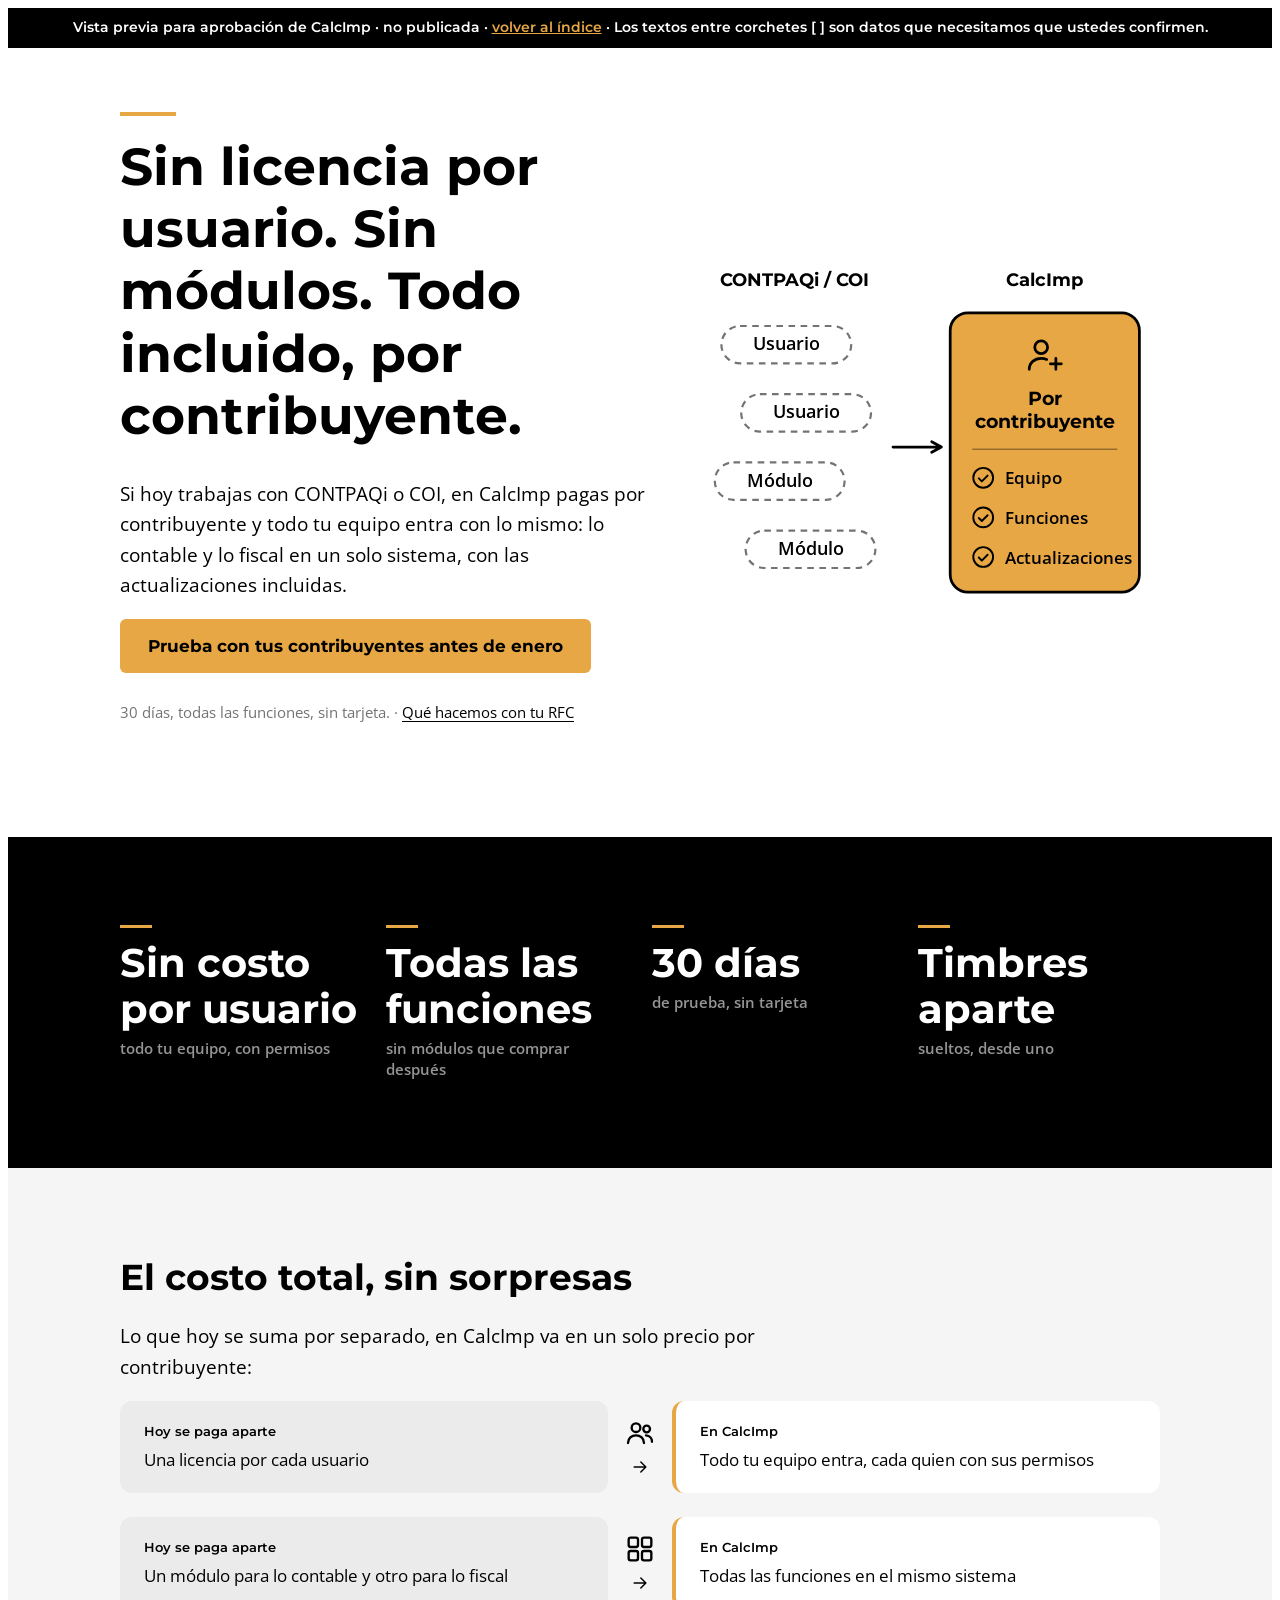
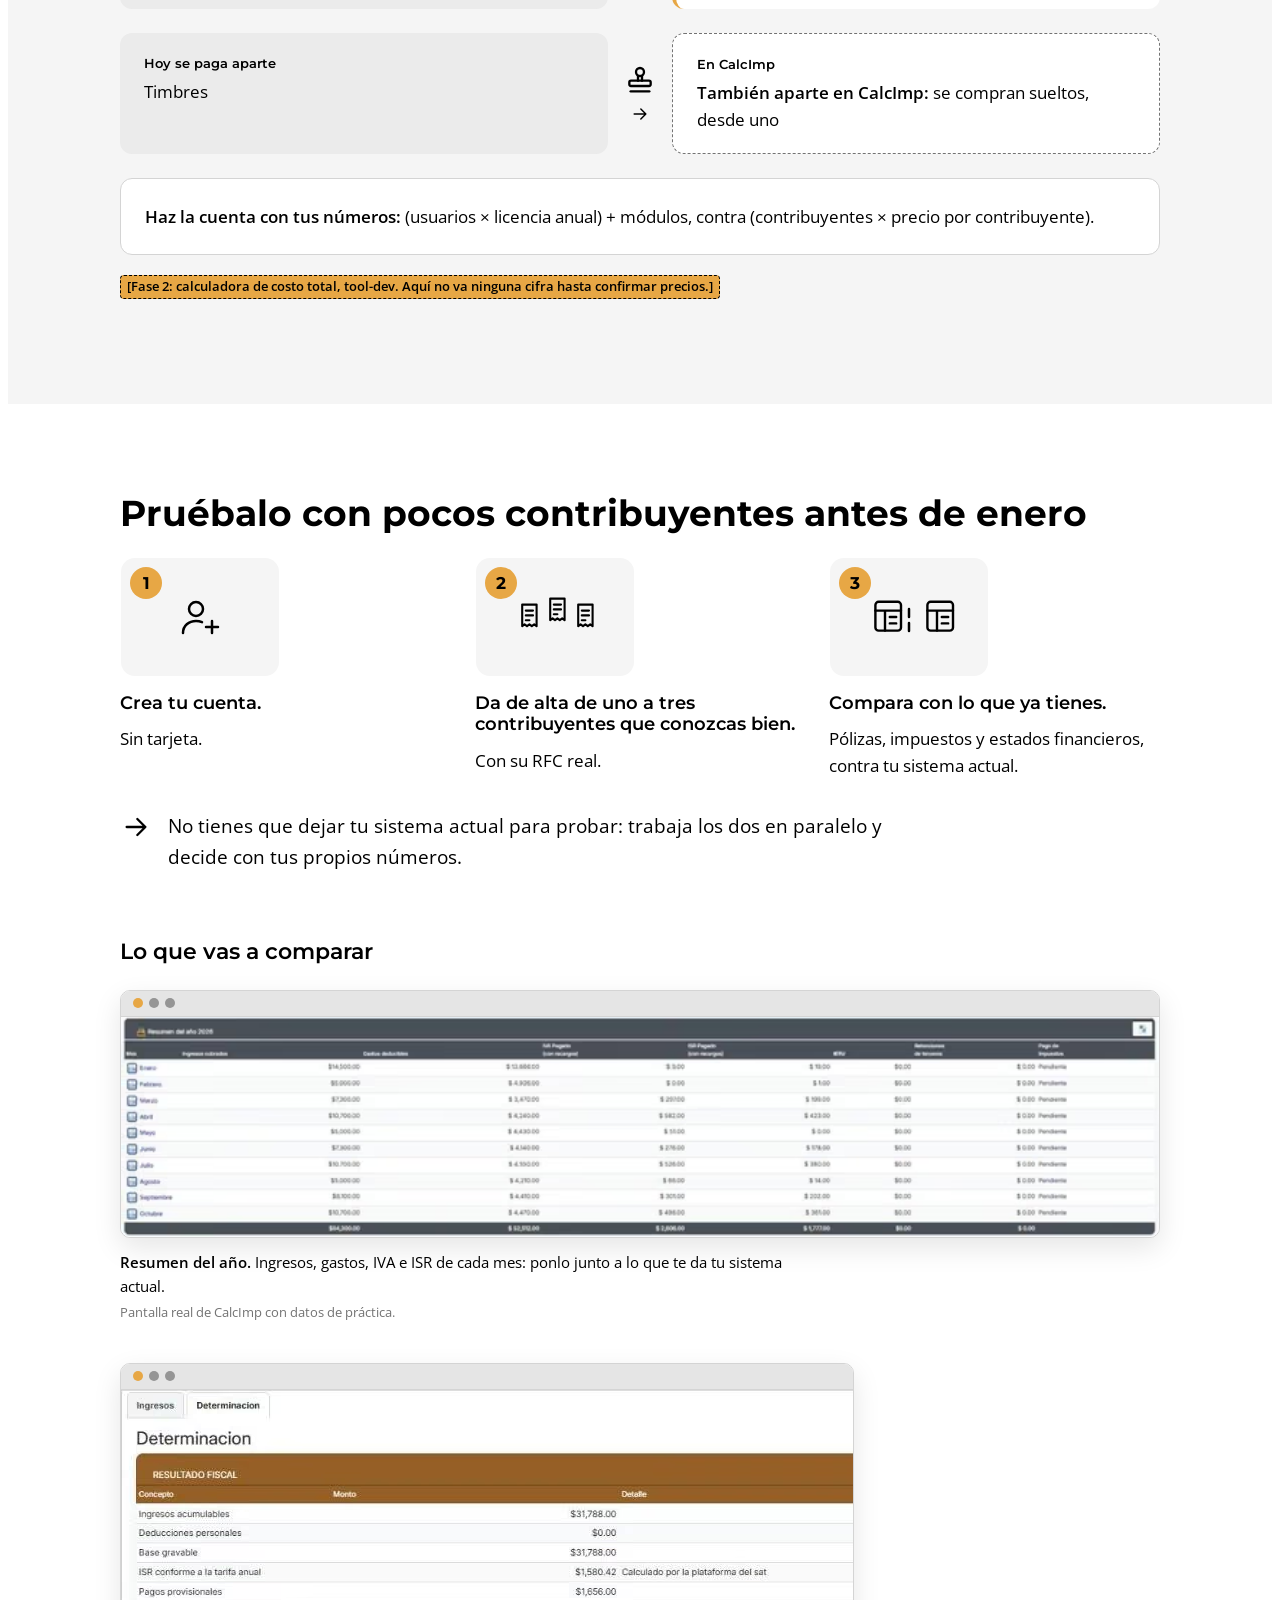
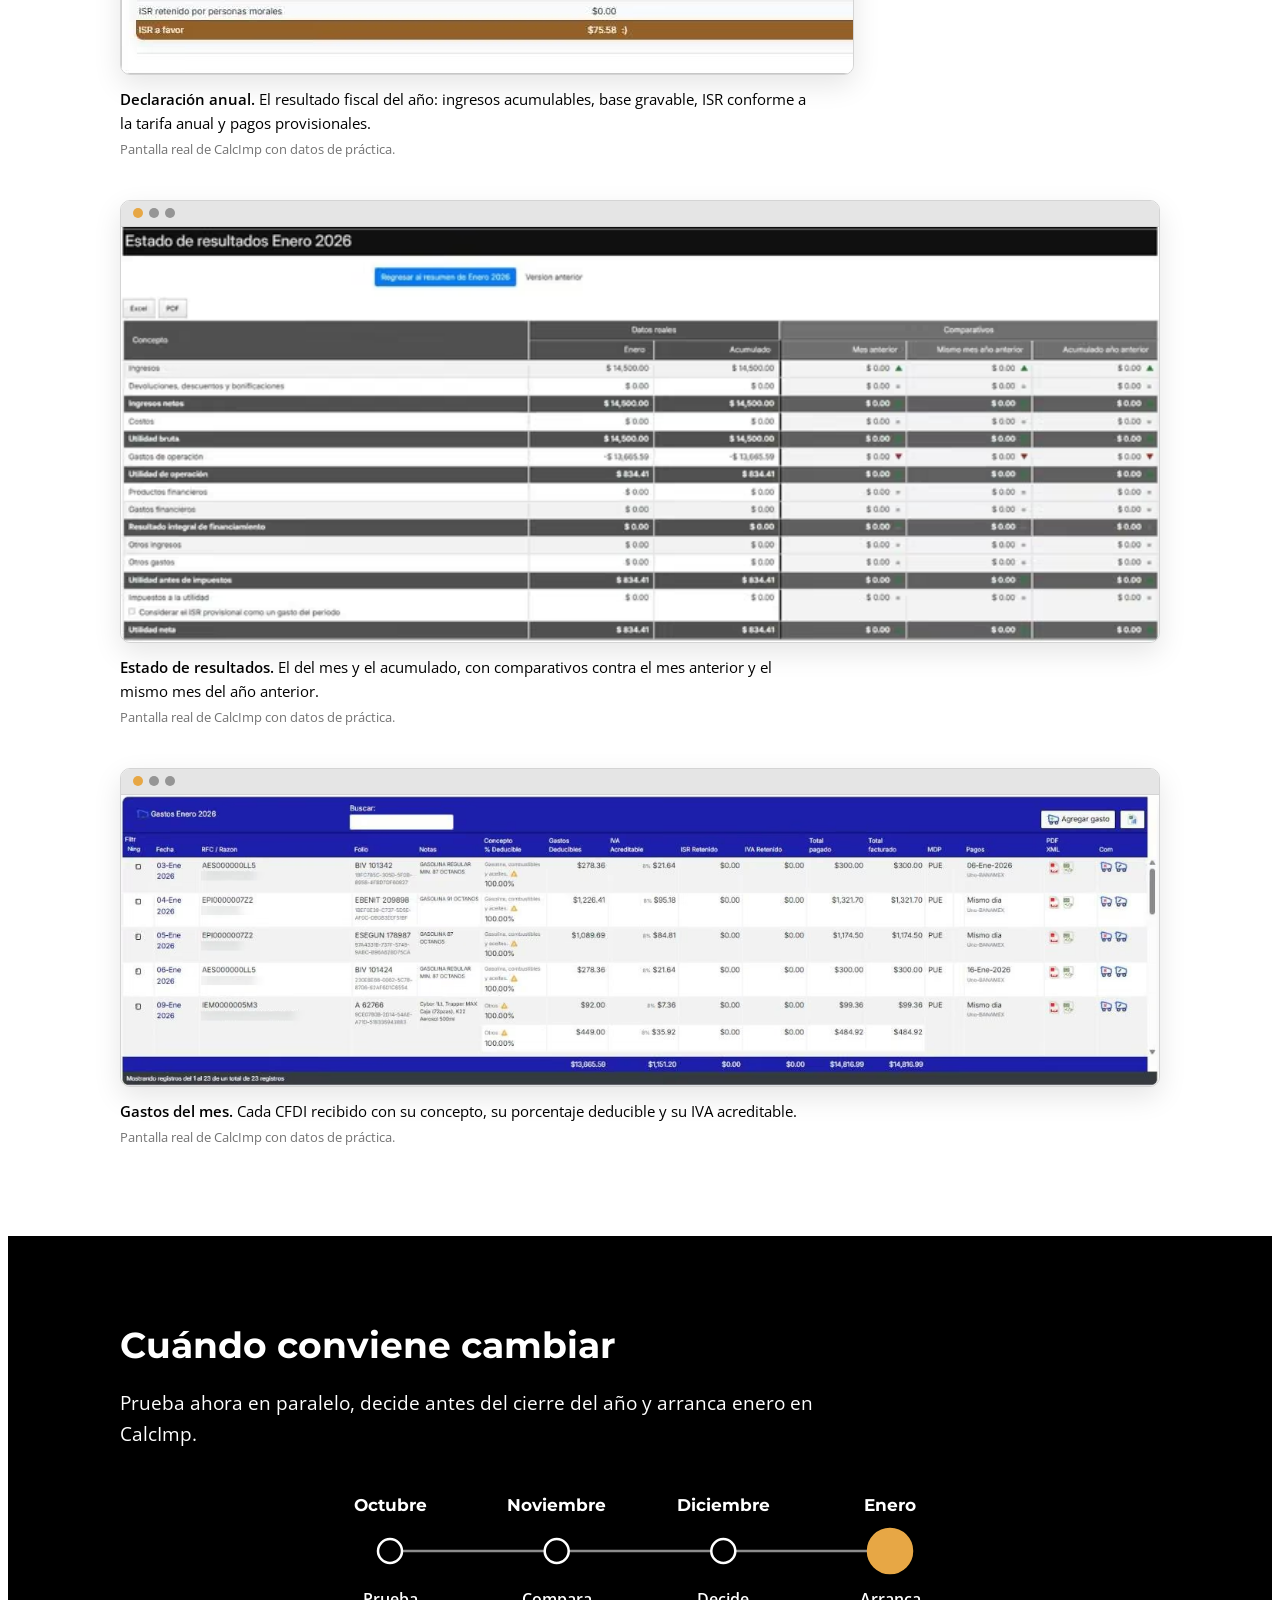
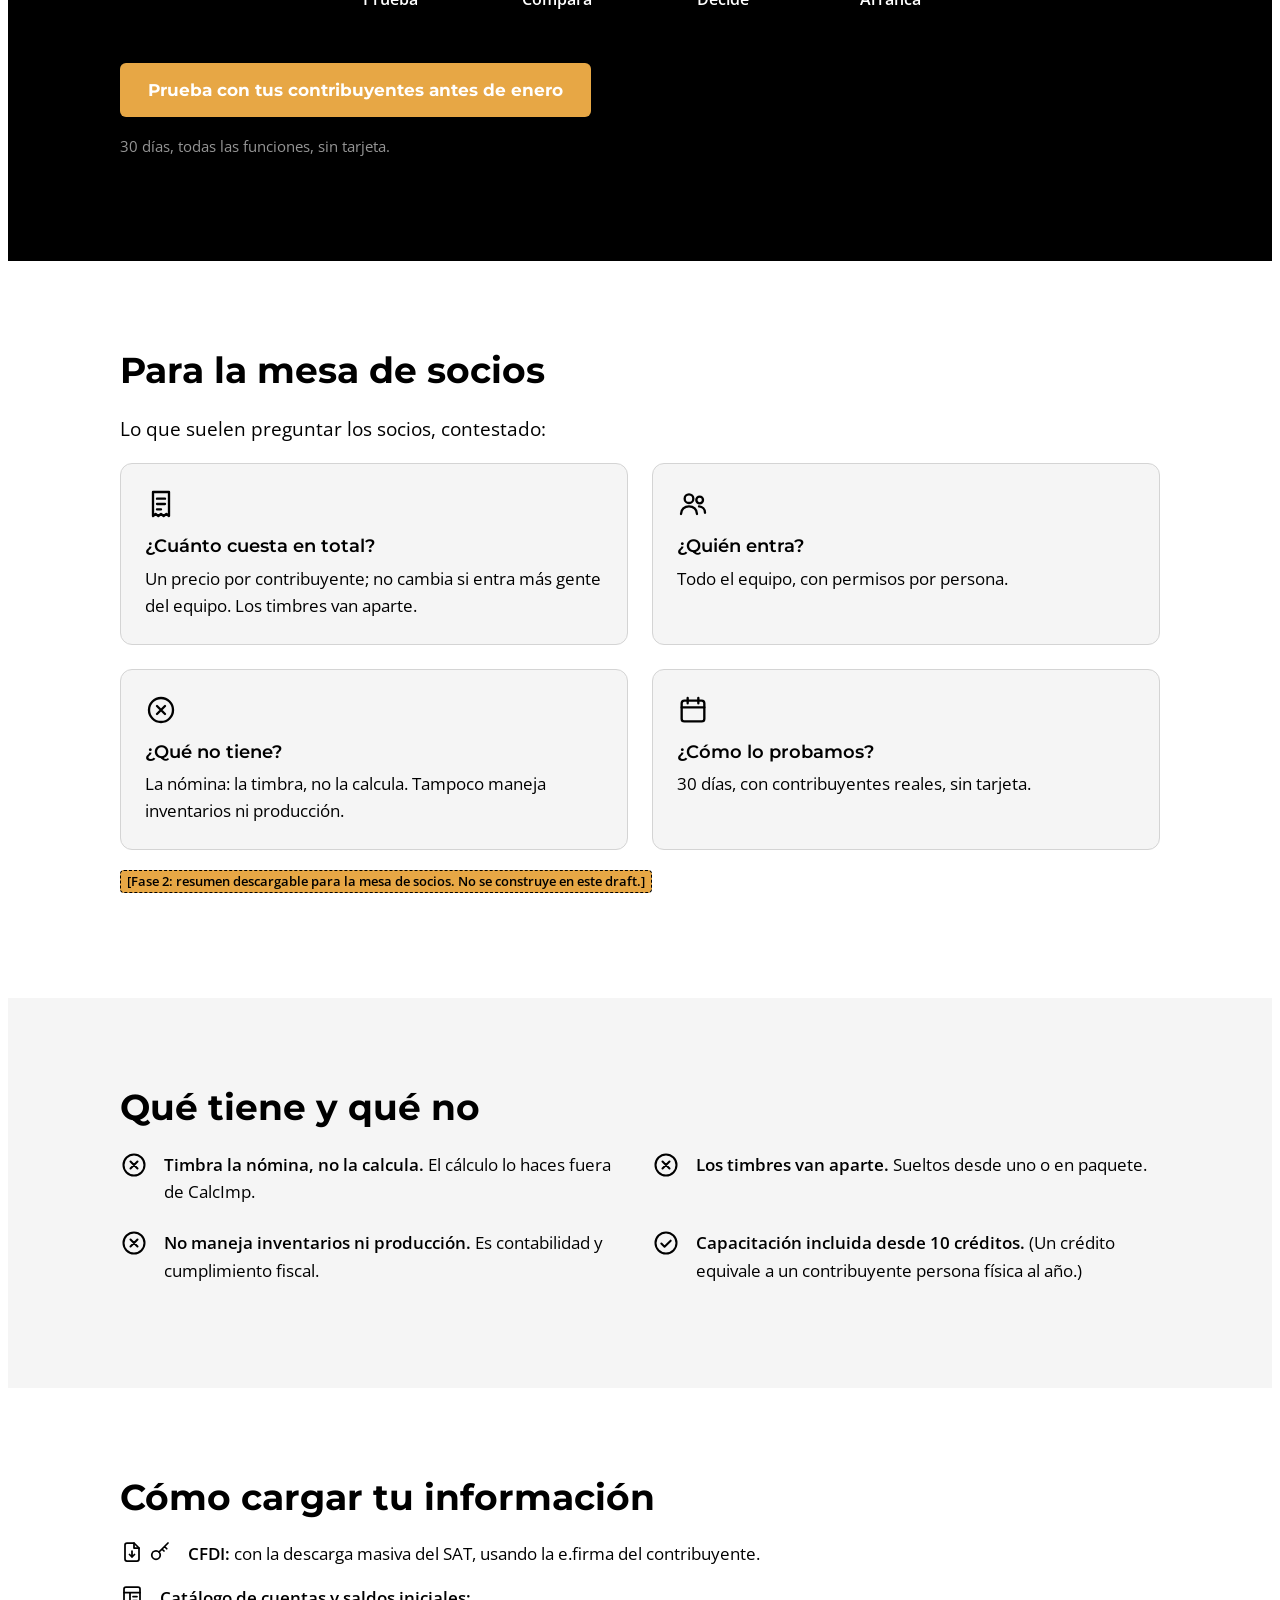
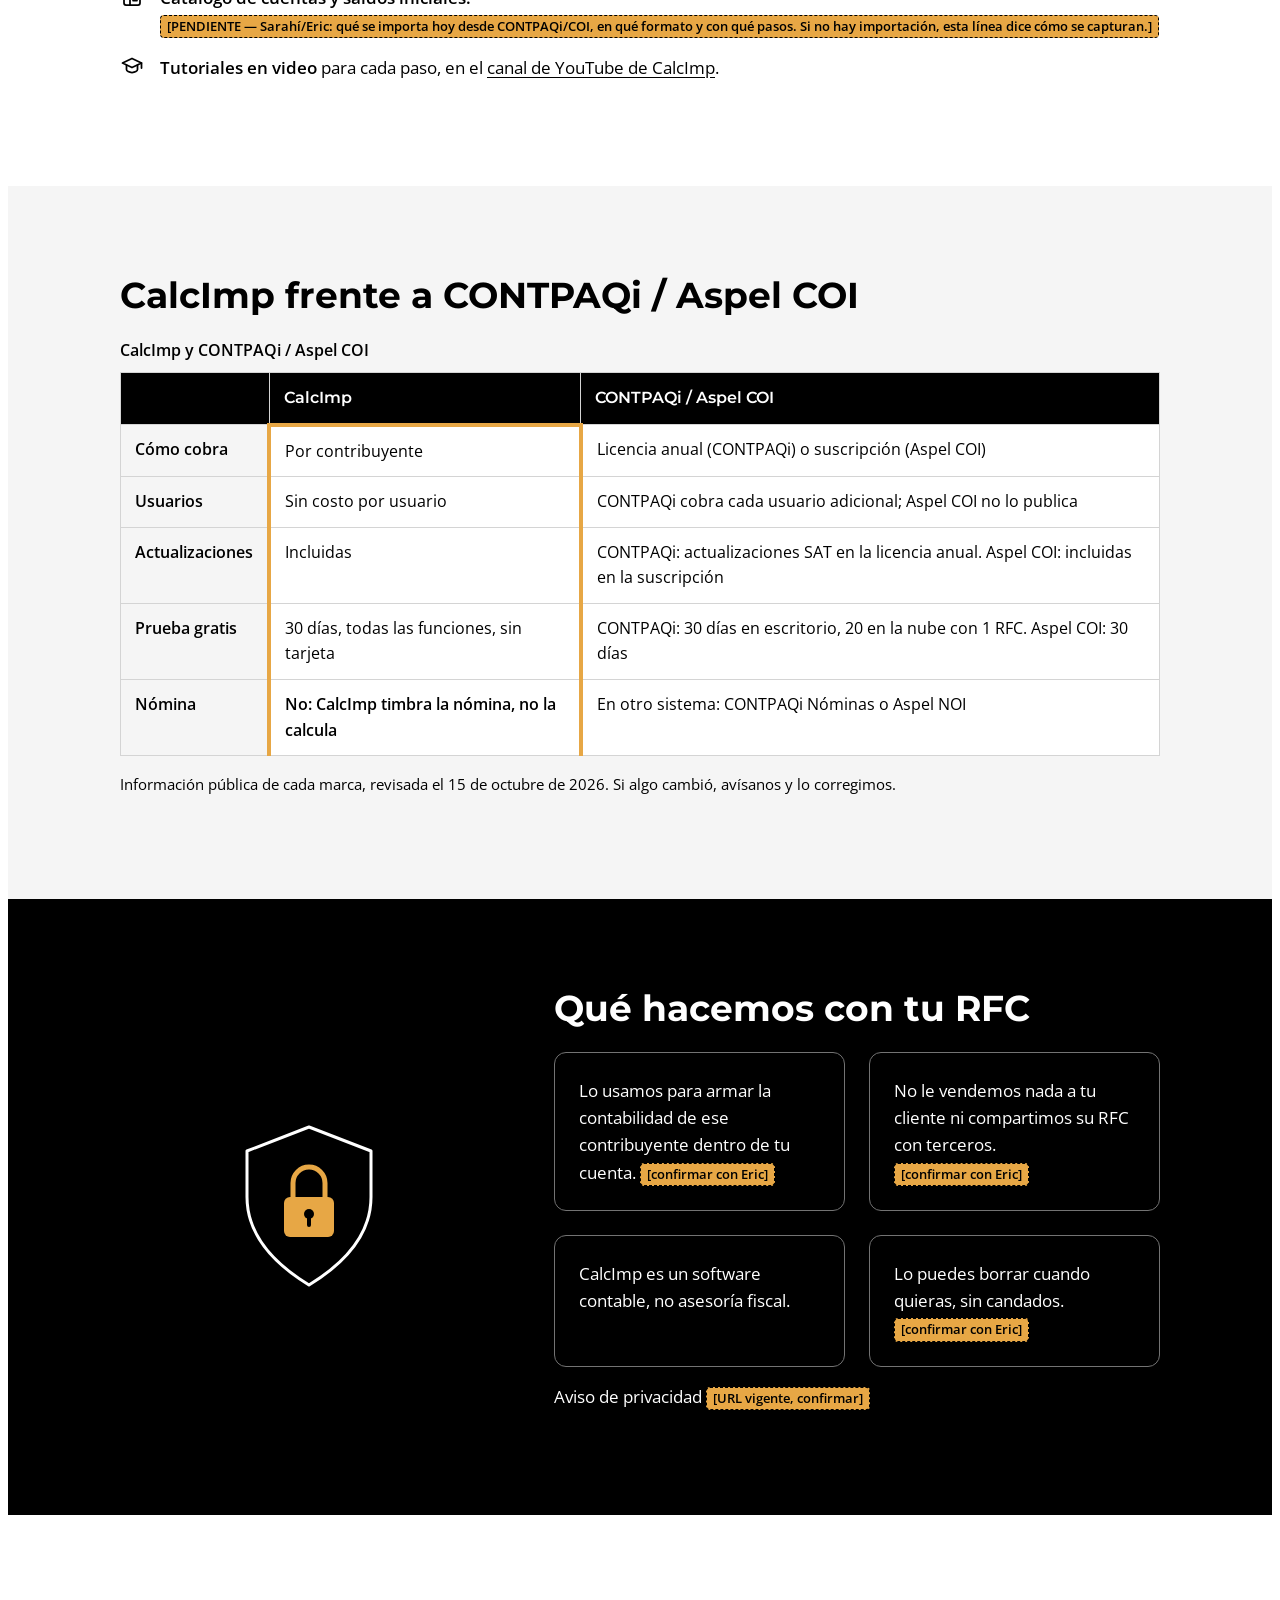
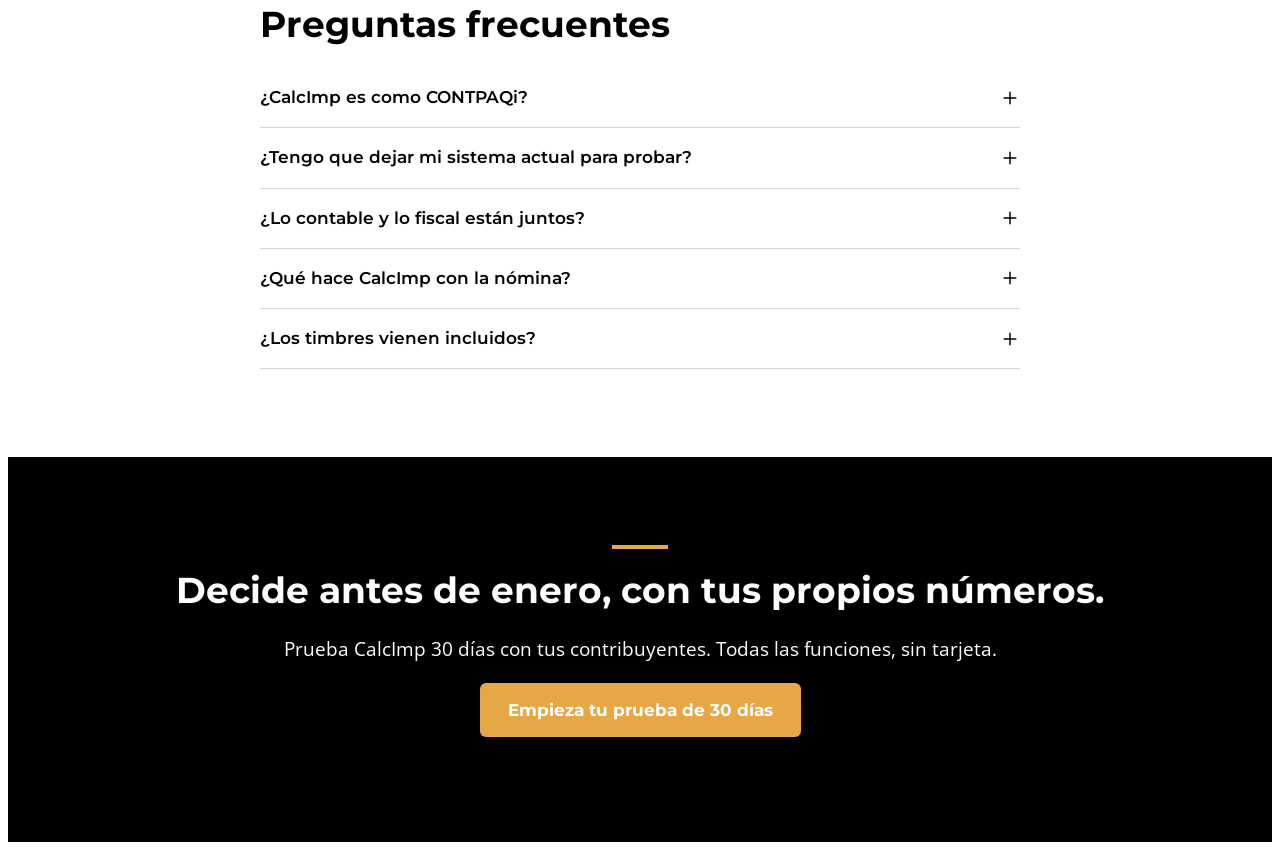
==== landings/cambiar-de-sistema/index.html @ 11dd014f "Revisión del cliente: landings L1/L2 v3, lote 1 de Meta con copys y RSA de Google (CAL-1) Co-Authore" ====
<!DOCTYPE html>
<html lang="es-MX">
<head>
<meta charset="utf-8">
<meta name="viewport" content="width=device-width, initial-scale=1">
<title>Sin licencia por usuario. Sin módulos. Todo incluido, por contribuyente.</title>
<meta name="description" content="Sin licencia por usuario y sin módulos: todo incluido, por contribuyente. Prueba CalcImp 30 días con tus contribuyentes antes de enero. Sin tarjeta.">
<!-- BORRADOR: noindex hasta la publicación aprobada (board + cliente). Quitar al publicar. -->
<meta name="robots" content="noindex, nofollow">
<link rel="canonical" href="https://www.calcimp.com/cambiar-de-sistema/">
<meta property="og:type" content="website">
<meta property="og:locale" content="es_MX">
<meta property="og:site_name" content="CalcImp">
<meta property="og:title" content="Sin licencia por usuario. Sin módulos. Todo incluido, por contribuyente. | CalcImp">
<meta property="og:description" content="Cambia de CONTPAQi o COI a un sistema por contribuyente. Prueba 30 días con tus contribuyentes antes de enero. Sin tarjeta.">
<meta property="og:url" content="https://www.calcimp.com/cambiar-de-sistema/">
<!-- og:image PENDIENTE: pieza en marca del design-director (sin mockups ni UI inventada). -->
<link rel="preconnect" href="https://fonts.googleapis.com">
<link rel="preconnect" href="https://fonts.gstatic.com" crossorigin>
<link rel="stylesheet" href="https://fonts.googleapis.com/css2?family=Montserrat:wght@600;700&family=Open+Sans:wght@400;600&display=swap">
</head>
<body><div style="position:sticky;top:0;z-index:9999;background:#000;color:#fff;font:600 14px/1.4 Montserrat,Arial,sans-serif;padding:10px 16px;text-align:center">Vista previa para aprobación de CalcImp · no publicada · <a href="../../index.html" style="color:#E7A745">volver al índice</a> · Los textos entre corchetes [ ] son datos que necesitamos que ustedes confirmen.</div>
<!-- ===== INICIO DEL BLOQUE PARA GHL / WORDPRESS (pegar desde aquí en el elemento de código; el <head> no se pega) · v3 con capturas reales, CAL-60 ===== -->
<style>
.cal-lp{--dorado:#E7A745;--gris:#737373;--gris-osc:#959595;--negro:#000;--blanco:#fff;--fondo:#F5F5F5;--linea:#D4D4D4;--cal-ease:cubic-bezier(.22,1,.36,1);
  font-family:"Open Sans",Arial,sans-serif;font-weight:400;color:var(--negro);background:var(--blanco);line-height:1.6;font-size:1.0625rem;-webkit-text-size-adjust:100%;
  interpolate-size:allow-keywords;timeline-scope:--cal-hero}
.cal-lp *,.cal-lp *::before,.cal-lp *::after{box-sizing:border-box}
.cal-lp h1,.cal-lp h2,.cal-lp h3{font-family:Montserrat,Arial,sans-serif;font-weight:700;line-height:1.2;margin:0 0 .6em;overflow-wrap:break-word}
.cal-lp h1{font-size:clamp(1.85rem,6vw,3.25rem)}
.cal-lp h2{font-size:clamp(1.5rem,4.5vw,2.25rem)}
.cal-lp h3{font-size:1.125rem;font-weight:600}
.cal-lp p,.cal-lp ul,.cal-lp ol{margin:0 0 1em}
.cal-lp ul,.cal-lp ol{padding-left:1.25em}
.cal-lp li{margin-bottom:.5em}
.cal-lp strong{font-weight:600}
.cal-lp a{color:var(--negro);text-decoration:underline;text-underline-offset:3px}
.cal-lp a:focus-visible,.cal-lp summary:focus-visible{outline:3px solid var(--negro);outline-offset:3px}
.cal-lp .cal-sec{padding:56px 20px}
.cal-lp .cal-in{max-width:1040px;margin:0 auto}
.cal-lp .cal-alt{background:var(--fondo)}
.cal-lp .cal-dark{background:var(--negro);color:var(--blanco)}
.cal-lp .cal-dark a{color:var(--blanco)}
.cal-lp .cal-dark a:focus-visible,.cal-lp .cal-dark .cal-btn:focus-visible{outline-color:var(--blanco)}
.cal-lp .cal-lead{font-size:1.1875rem;max-width:38em}
.cal-lp .cal-txt{max-width:40em}
.cal-lp .cal-acento{display:block;width:56px;height:4px;background:var(--dorado);margin:0 0 20px;border:0}
.cal-lp .cal-btn{display:inline-block;background:var(--dorado);color:var(--negro);font-family:Montserrat,Arial,sans-serif;font-weight:700;font-size:1.0625rem;
  text-decoration:none;padding:16px 28px;min-height:48px;border-radius:6px;line-height:1.3;max-width:100%;text-align:center}
.cal-lp .cal-btn:active{transform:translateY(1px)}
.cal-lp .cal-sr{position:absolute;width:1px;height:1px;overflow:hidden;clip:rect(0 0 0 0);white-space:nowrap}
.cal-lp .cal-nota{color:var(--gris);font-size:.9375rem;margin-top:10px}
.cal-lp .cal-dark .cal-nota{color:var(--gris-osc)}
.cal-lp .cal-alt .cal-nota{color:var(--negro)}
.cal-lp .cal-nota a,.cal-lp details a{display:inline-block;padding-block:10px}
.cal-lp .cal-mark{display:inline-block;background:var(--dorado);border:1px dashed var(--negro);color:var(--negro);font-size:.8125rem;font-weight:600;padding:1px 6px;border-radius:4px;font-family:"Open Sans",Arial,sans-serif;line-height:1.5}
.cal-lp .cal-ico{width:32px;height:32px;flex:none;display:block}
.cal-lp .cal-ico-24{width:24px;height:24px}
.cal-lp .cal-ilus svg{display:block;width:100%;height:auto;margin:0 auto}
/* Hero */
.cal-lp .cal-hero-sec{padding-top:32px;view-timeline:--cal-hero block}
.cal-lp .cal-hero{display:grid;gap:32px;align-items:center}
.cal-lp .cal-hero h1{max-width:13em;text-wrap:balance}
.cal-lp .cal-hero .cal-lead{font-size:1.0625rem}
.cal-lp .cal-hero .cal-ilus{max-width:360px;width:100%;margin:0 auto}
/* Franja de datos */
.cal-lp .cal-datos{list-style:none;padding:0;margin:0;display:grid;grid-template-columns:1fr 1fr;gap:32px 16px}
.cal-lp .cal-datos li{margin:0}
.cal-lp .cal-datos li::before{content:"";display:block;width:32px;height:3px;background:var(--dorado);margin-bottom:12px}
.cal-lp .cal-dato{display:block;font-family:Montserrat,Arial,sans-serif;font-weight:700;font-size:clamp(1.5rem,5vw,2.5rem);line-height:1.15;color:var(--blanco)}
.cal-lp .cal-dato-rot{display:block;font-family:"Open Sans",Arial,sans-serif;font-weight:600;font-size:.9375rem;color:var(--gris-osc);margin-top:6px;line-height:1.4}
/* Tarjetas */
.cal-lp .cal-grid{list-style:none;padding:0;margin:0 0 16px;display:grid;gap:16px}
.cal-lp .cal-grid>li{margin:0}
.cal-lp .cal-tarjeta{background:var(--blanco);border:1px solid var(--linea);border-radius:12px;padding:24px}
.cal-lp .cal-sec:not(.cal-alt):not(.cal-dark) .cal-tarjeta{background:var(--fondo)}
.cal-lp .cal-tarjeta .cal-ico{margin-bottom:16px}
.cal-lp .cal-tarjeta h3{margin-bottom:.4em}
.cal-lp .cal-tarjeta p{margin:0}
.cal-lp .cal-tarjeta.cal-aparte,.cal-lp .cal-ad-cal.cal-aparte{border:1px dashed var(--gris)}
.cal-lp .cal-dark .cal-tarjeta{background:transparent;border-color:var(--gris)}
/* Pasos */
.cal-lp .cal-pasos{list-style:none;padding:0;margin:0 0 32px;display:grid;gap:32px}
.cal-lp .cal-pasos>li{margin:0}
.cal-lp .cal-pasos svg{display:block;width:160px;height:auto;margin-bottom:16px}
.cal-lp .cal-pasos p{margin:0}
.cal-lp .cal-intermedio{margin-top:8px}
.cal-lp .cal-paralelo{display:flex;gap:16px;align-items:flex-start}
/* Hoy vs con CalcImp */
.cal-lp .cal-ad{list-style:none;padding:0;margin:0 0 24px;display:grid;gap:24px}
.cal-lp .cal-antes-despues{margin:0;display:grid;gap:8px;align-items:stretch}
.cal-lp .cal-ad-hoy,.cal-lp .cal-ad-cal{border-radius:12px;padding:20px 24px}
.cal-lp .cal-ad-hoy{background:#EBEBEB}
.cal-lp .cal-ad-cal{background:var(--blanco);border-left:4px solid var(--dorado)}
.cal-lp .cal-ad-hoy p,.cal-lp .cal-ad-cal p{margin:0}
.cal-lp .cal-rot{font-family:Montserrat,Arial,sans-serif;font-weight:600;font-size:.8125rem;margin:0 0 4px!important}
.cal-lp .cal-ad-mid{display:flex;align-items:center;justify-content:center;gap:8px}
.cal-lp .cal-ad-mid .cal-flecha{width:20px;height:20px;transform:rotate(90deg)}
.cal-lp .cal-formula{background:var(--blanco);border:1px solid var(--linea);border-radius:12px;padding:24px;margin:0 0 16px}
.cal-lp .cal-formula span{display:block}
/* Comparativa */
.cal-lp .cal-tabla-wrap{margin:8px 0 16px}
.cal-lp table{width:100%;border-collapse:collapse;background:var(--blanco);font-size:1rem}
.cal-lp caption{text-align:left;font-weight:600;padding-bottom:8px}
.cal-lp th,.cal-lp td{border:1px solid var(--linea);padding:12px 14px;text-align:left;vertical-align:top}
.cal-lp thead th{background:var(--negro);color:var(--blanco);font-family:Montserrat,Arial,sans-serif;font-weight:600}
.cal-lp thead th.cal-col-cal{border-bottom:4px solid var(--dorado)}
.cal-lp td.cal-col-cal{border-left:4px solid var(--dorado);border-right:4px solid var(--dorado)}
.cal-lp tbody th{font-weight:600;background:var(--fondo)}
/* Capacitación y RFC */
.cal-lp .cal-lado{display:grid;gap:32px;align-items:center}
.cal-lp .cal-lado .cal-ilus{max-width:200px;width:100%;margin:0 auto}
.cal-lp .cal-escudo{max-width:120px;width:100%;margin:0 auto;color:var(--blanco)}
.cal-lp #cal-rfc{scroll-margin-top:16px}
/* Calendario */
.cal-lp .cal-cal{max-width:640px;margin:32px auto}
.cal-lp .cal-cal-h{display:none}
.cal-lp .cal-cal-v{max-width:300px;margin:0 auto}
/* Qué tiene y qué no · Cómo cargar */
.cal-lp .cal-sino,.cal-lp .cal-carga{list-style:none;padding:0;margin:0 0 16px;display:grid;gap:16px}
.cal-lp .cal-sino li,.cal-lp .cal-carga li{display:flex;gap:16px;align-items:flex-start;margin:0}
.cal-lp .cal-sino li p,.cal-lp .cal-carga li p{margin:0}
.cal-lp .cal-sino .cal-ico{width:28px;height:28px}
.cal-lp .cal-carga .cal-icos{display:flex;gap:4px;flex:none}
/* FAQ */
.cal-lp .cal-faq{max-width:760px;margin:0 auto}
.cal-lp details{border-bottom:1px solid var(--linea);padding:4px 0}
.cal-lp summary{cursor:pointer;font-family:Montserrat,Arial,sans-serif;font-weight:600;font-size:1.0625rem;list-style:none;
  display:flex;justify-content:space-between;align-items:center;gap:16px;min-height:48px;padding:12px 0}
.cal-lp summary::-webkit-details-marker{display:none}
.cal-lp summary .cal-ico{width:20px;height:20px}
.cal-lp details .cal-i-menos,.cal-lp details[open] .cal-i-mas{display:none}
.cal-lp details[open] .cal-i-menos{display:block}
.cal-lp details p{margin:0 0 16px}
.cal-lp details::details-content{block-size:0;overflow:clip;transition:block-size 300ms var(--cal-ease),content-visibility 300ms allow-discrete}
.cal-lp details[open]::details-content{block-size:auto}
/* Cierre */
.cal-lp .cal-cierre{text-align:center}
.cal-lp .cal-cierre .cal-acento{margin:0 auto 20px}
.cal-lp .cal-cierre .cal-lead{margin-left:auto;margin-right:auto}
.cal-lp .cal-cierre .cal-ilus{max-width:300px;margin:0 auto 32px}
/* CTA fijo (E2, variante CSS) */
.cal-lp .cal-btn.cal-fijo{display:none}
@media (hover:hover){
  .cal-lp .cal-btn:hover,.cal-lp summary:hover{text-decoration:underline;text-underline-offset:3px}
  .cal-lp a:not(.cal-btn):hover{text-decoration-thickness:2px}
}
@media (min-width:640px){
  .cal-lp .cal-cal-h{display:block}
  .cal-lp .cal-cal-v{display:none}
}
@media (min-width:860px){
  .cal-lp .cal-sec{padding:88px 32px}
  .cal-lp .cal-hero-sec{padding-top:64px}
  .cal-lp .cal-hero{grid-template-columns:1.15fr 1fr}
  .cal-lp .cal-hero .cal-lead{font-size:1.1875rem}
  .cal-lp .cal-hero .cal-ilus{max-width:440px}
  .cal-lp .cal-datos{grid-template-columns:repeat(4,1fr);gap:24px}
  .cal-lp .cal-grid.cal-2{grid-template-columns:1fr 1fr;gap:24px}
  .cal-lp .cal-grid .cal-ancho{grid-column:1/-1}
  .cal-lp .cal-pasos{grid-template-columns:repeat(3,1fr);gap:24px}
  .cal-lp .cal-antes-despues{grid-template-columns:1fr 64px 1fr;gap:0}
  .cal-lp .cal-ad-mid{flex-direction:column}
  .cal-lp .cal-ad-mid .cal-flecha{transform:none}
  .cal-lp .cal-lado{grid-template-columns:1fr 1.6fr;gap:56px}
  .cal-lp .cal-lado .cal-ilus{max-width:240px}
  .cal-lp .cal-lado .cal-escudo{max-width:160px}
  .cal-lp .cal-sino.cal-2{grid-template-columns:1fr 1fr;gap:24px}
  .cal-lp .cal-formula span{display:inline}
}
@media (max-width:640px){.cal-lp .cal-nota .cal-sep{display:none}.cal-lp .cal-nota a{display:block;width:fit-content}
  .cal-lp .cal-btn{display:block;width:100%}
  .cal-lp table.cal-apila thead{position:absolute;width:1px;height:1px;overflow:hidden;clip:rect(0 0 0 0);white-space:nowrap}
  .cal-lp table.cal-apila,.cal-lp table.cal-apila tbody,.cal-lp table.cal-apila tr,.cal-lp table.cal-apila th,.cal-lp table.cal-apila td{display:block;width:100%}
  .cal-lp table.cal-apila tr{margin-bottom:16px;border:1px solid var(--linea);border-radius:6px;overflow:hidden}
  .cal-lp table.cal-apila th,.cal-lp table.cal-apila td{border:0;border-bottom:1px solid #EBEBEB}
  .cal-lp table.cal-apila td.cal-col-cal{border-left:4px solid var(--dorado)}
  .cal-lp table.cal-apila tbody th{background:var(--negro);color:var(--blanco)}
  .cal-lp table.cal-apila td::before{content:attr(data-label);display:block;font-family:Montserrat,Arial,sans-serif;font-weight:600;font-size:.8125rem;color:var(--gris);margin-bottom:2px}
}
@supports (animation-timeline: view()){
  @media (max-width:767px){
    .cal-lp{padding-bottom:88px}
    .cal-lp .cal-btn.cal-fijo{display:grid;place-items:center;position:fixed;z-index:50;left:12px;right:12px;bottom:max(12px,env(safe-area-inset-bottom));
      width:auto;min-height:52px;padding:12px 20px;font-size:1rem;border-radius:999px;box-shadow:0 0 0 2px #000;
      animation:cal-fijo-in linear both;animation-timeline:--cal-hero;animation-range:exit 70% exit 100%}
  }
  @media (prefers-reduced-motion:no-preference){
    .cal-lp .cal-reveal{animation:cal-reveal linear both;animation-timeline:view();animation-range:entry 0% entry 35%}
    .cal-lp .cal-reveal:nth-child(2){animation-range:entry 5% entry 40%}
    .cal-lp .cal-reveal:nth-child(3){animation-range:entry 10% entry 45%}
    .cal-lp .cal-reveal:nth-child(4){animation-range:entry 15% entry 50%}
  }
}
@keyframes cal-reveal{from{opacity:0;transform:translateY(24px)}to{opacity:1;transform:none}}
@keyframes cal-fijo-in{from{opacity:0;transform:translateY(120%);visibility:hidden}to{opacity:1;transform:none;visibility:visible}}
@media (prefers-reduced-motion:reduce){
  @keyframes cal-fijo-in{from{opacity:0;visibility:hidden}to{opacity:1;visibility:visible}}
  .cal-lp *,.cal-lp *::before,.cal-lp *::after{animation-duration:.01ms!important;animation-iteration-count:1!important;transition-duration:.01ms!important;scroll-behavior:auto!important}
}
/* Capturas reales de la plataforma (v3, CAL-60): marco de navegador, sin UI inventada */
.cal-lp .cal-capturas{margin-top:48px}
.cal-lp .cal-capturas>h3{font-size:1.375rem;margin-bottom:24px}
.cal-lp .cal-cap{margin:0 0 40px;max-width:100%}
.cal-lp .cal-cap:last-child{margin-bottom:0}
.cal-lp .cal-cap-marco{border:1px solid var(--linea);border-radius:10px;overflow:hidden;background:var(--blanco);box-shadow:0 10px 28px rgba(0,0,0,.10)}
.cal-lp .cal-nav{display:flex;gap:6px;align-items:center;height:26px;padding:0 12px;background:#E5E5E5;border-bottom:1px solid var(--linea)}
.cal-lp .cal-nav span{width:10px;height:10px;border-radius:50%;background:var(--gris-osc)}
.cal-lp .cal-nav span:first-child{background:var(--dorado)}
.cal-lp .cal-cap-marco a{display:block}
.cal-lp .cal-cap img{display:block;width:100%;height:auto}
.cal-lp .cal-cap figcaption{margin-top:12px;font-size:.9375rem;max-width:46em}
.cal-lp .cal-pie{display:block;color:var(--gris);font-size:.8125rem;margin-top:4px}
.cal-lp .cal-alt .cal-pie{color:var(--negro)}
.cal-lp .cal-zoom{display:none}
@media (max-width:640px){.cal-lp .cal-zoom{display:inline}.cal-lp .cal-nav{height:20px}.cal-lp .cal-nav span{width:8px;height:8px}}
</style>

<main class="cal-lp" id="cal-cambiar-de-sistema">
<svg xmlns="http://www.w3.org/2000/svg" aria-hidden="true" style="position:absolute;width:0;height:0;overflow:hidden"><symbol id="cal-i-equipo" viewBox="0 0 24 24"><g fill="none" stroke="currentColor" stroke-linecap="round" stroke-linejoin="round" stroke-width="1.75"><circle cx="9" cy="8" r="3.25"/><path d="M3 19.5c0-3.4 2.7-5.75 6-5.75s6 2.35 6 5.75"/><circle cx="17" cy="9" r="2.5"/><path d="M16.5 13.75c2.6.2 4.5 2.1 4.5 4.75"/></g></symbol><symbol id="cal-i-funciones" viewBox="0 0 24 24"><g fill="none" stroke="currentColor" stroke-linecap="round" stroke-linejoin="round" stroke-width="1.75"><rect width="7" height="7" x="3.5" y="3.5" rx="1.5"/><rect width="7" height="7" x="13.5" y="3.5" rx="1.5"/><rect width="7" height="7" x="3.5" y="13.5" rx="1.5"/><rect width="7" height="7" x="13.5" y="13.5" rx="1.5"/></g></symbol><symbol id="cal-i-actualizaciones" viewBox="0 0 24 24"><g fill="none" stroke="currentColor" stroke-linecap="round" stroke-linejoin="round" stroke-width="1.75"><path d="M20 12a8 8 0 0 1-14.2 5M4 12a8 8 0 0 1 14.2-5"/><path d="M18.5 3v4.25h-4.25M5.5 21v-4.25h4.25"/></g></symbol><symbol id="cal-i-factura" viewBox="0 0 24 24"><path fill="none" stroke="currentColor" stroke-linecap="round" stroke-linejoin="round" stroke-width="1.75" d="M6 3h12v18l-2-1.5-2 1.5-2-1.5-2 1.5-2-1.5-2 1.5zM9 8h6M9 12h6M9 16h3"/></symbol><symbol id="cal-i-timbre" viewBox="0 0 24 24"><g fill="none" stroke="currentColor" stroke-linecap="round" stroke-linejoin="round" stroke-width="1.75"><circle cx="12" cy="6" r="3"/><path d="M10.5 9v3.5M13.5 9v3.5"/><rect width="16" height="4" x="4" y="12.5" rx="1.25"/><path d="M5 20.5h14"/></g></symbol><symbol id="cal-i-registro" viewBox="0 0 24 24"><g fill="none" stroke="currentColor" stroke-linecap="round" stroke-linejoin="round" stroke-width="1.75"><circle cx="10" cy="8" r="3.5"/><path d="M3.5 20c0-3.6 2.9-6 6.5-6 1.1 0 2.1.2 3 .6M18 14v6M15 17h6"/></g></symbol><symbol id="cal-i-efirma" viewBox="0 0 24 24"><g fill="none" stroke="currentColor" stroke-linecap="round" stroke-linejoin="round" stroke-width="1.75"><circle cx="8" cy="15" r="4.25"/><path d="M11 12l9-9M16.5 6.5l2.25 2.25M14 9l2 2"/></g></symbol><symbol id="cal-i-polizas" viewBox="0 0 24 24"><g fill="none" stroke="currentColor" stroke-linecap="round" stroke-linejoin="round" stroke-width="1.75"><rect width="16" height="18" x="4" y="3" rx="2"/><path d="M4 8.5h16M10 8.5V21M13 12.5h4M13 16.5h4"/></g></symbol><symbol id="cal-i-estados" viewBox="0 0 24 24"><path fill="none" stroke="currentColor" stroke-linecap="round" stroke-linejoin="round" stroke-width="1.75" d="M4 20.5h16M4 3.5v17M8 17v-4M12 17V8M16 17v-6"/></symbol><symbol id="cal-i-sat" viewBox="0 0 24 24"><path fill="none" stroke="currentColor" stroke-linecap="round" stroke-linejoin="round" stroke-width="1.75" d="M3 9.5 12 4l9 5.5M4 10h16M6 10v7.5M10 10v7.5M14 10v7.5M18 10v7.5M3 20.5h18"/></symbol><symbol id="cal-i-banco" viewBox="0 0 24 24"><g fill="none" stroke="currentColor" stroke-linecap="round" stroke-linejoin="round" stroke-width="1.75"><rect width="18" height="13" x="3" y="5.5" rx="2"/><path d="M3 10h18M7 14.5h4"/></g></symbol><symbol id="cal-i-cfdi" viewBox="0 0 24 24"><g fill="none" stroke="currentColor" stroke-linecap="round" stroke-linejoin="round" stroke-width="1.75"><path d="M14 3H7a2 2 0 0 0-2 2v14a2 2 0 0 0 2 2h10a2 2 0 0 0 2-2V8z"/><path d="M14 3v5h5M12 11v6M9.5 14.5 12 17l2.5-2.5"/></g></symbol><symbol id="cal-i-capacitacion" viewBox="0 0 24 24"><g fill="none" stroke="currentColor" stroke-linecap="round" stroke-linejoin="round" stroke-width="1.75"><path d="M2.5 9L12 4.5 21.5 9 12 13.5z"/><path d="M6.5 11v4.5c0 1.6 2.5 3 5.5 3s5.5-1.4 5.5-3V11M21.5 9v5"/></g></symbol><symbol id="cal-i-escudo" viewBox="0 0 24 24"><g fill="none" stroke="currentColor" stroke-linecap="round" stroke-linejoin="round" stroke-width="1.75"><path d="M12 3l8 3v6c0 4.5-3.4 8-8 9-4.6-1-8-4.5-8-9V6z"/><rect width="6" height="5" x="9" y="11" rx="1"/><path d="M10.25 11V9.5a1.75 1.75 0 0 1 3.5 0V11"/></g></symbol><symbol id="cal-i-calendario" viewBox="0 0 24 24"><g fill="none" stroke="currentColor" stroke-linecap="round" stroke-linejoin="round" stroke-width="1.75"><rect width="17" height="15.5" x="3.5" y="5" rx="2"/><path d="M3.5 10h17M8 3v4M16 3v4"/></g></symbol><symbol id="cal-i-si" viewBox="0 0 24 24"><g fill="none" stroke="currentColor" stroke-linecap="round" stroke-linejoin="round" stroke-width="1.75"><circle cx="12" cy="12" r="9"/><path d="M8 12.5l2.75 2.75L16 10"/></g></symbol><symbol id="cal-i-no" viewBox="0 0 24 24"><g fill="none" stroke="currentColor" stroke-linecap="round" stroke-linejoin="round" stroke-width="1.75"><circle cx="12" cy="12" r="9"/><path d="M9 9l6 6M15 9l-6 6"/></g></symbol><symbol id="cal-i-mas" viewBox="0 0 24 24"><path fill="none" stroke="currentColor" stroke-linecap="round" stroke-linejoin="round" stroke-width="1.75" d="M12 5v14M5 12h14"/></symbol><symbol id="cal-i-menos" viewBox="0 0 24 24"><path fill="none" stroke="currentColor" stroke-linecap="round" stroke-linejoin="round" stroke-width="1.75" d="M5 12h14"/></symbol><symbol id="cal-i-flecha" viewBox="0 0 24 24"><path fill="none" stroke="currentColor" stroke-linecap="round" stroke-linejoin="round" stroke-width="1.75" d="M5 12h14M13 6l6 6-6 6"/></symbol></svg>
  <!-- LOGO: CALCIMP.svg oficial (Drive 1pBjJyVkxmRIHptAfR-fY1_RwVf_v8TAd), pendiente CAL-52. Mientras no llegue, no se pinta la banda de encabezado (04-ux §2.1). No se redibuja el logo ni se escribe «CalcImp» con fuente. -->

  <!-- 1 · Hero -->
  <section class="cal-sec cal-hero-sec" aria-labelledby="cal-h1">
    <div class="cal-in cal-hero">
      <div>
        <span class="cal-acento" aria-hidden="true"></span>
        <h1 id="cal-h1">Sin licencia por usuario. Sin módulos. Todo incluido, por contribuyente.</h1>
        <p class="cal-lead">Si hoy trabajas con CONTPAQi o COI, en CalcImp pagas por contribuyente y todo tu equipo entra con lo mismo: lo contable y lo fiscal en un solo sistema, con las actualizaciones incluidas.</p>
        <p><a class="cal-btn" href="https://www.calcimp.com/calc/registro">Prueba con tus contribuyentes antes&nbsp;de&nbsp;enero</a></p>
        <p class="cal-nota">30 días, todas las funciones, sin tarjeta. <span class="cal-sep" aria-hidden="true">·</span> <a href="#cal-rfc">Qué hacemos con tu RFC</a></p>
      </div>
      <!-- Visual intercambiable (brief): si el board aprueba foto, entra en este contenedor. Solo texto de los nombres de terceros, sin logos. -->
      <div class="cal-ilus"><svg xmlns="http://www.w3.org/2000/svg" width="400" height="310" aria-label="De CONTPAQi o COI, donde se paga por usuario y por módulo, a CalcImp: un solo precio por contribuyente con el equipo, las funciones y las actualizaciones adentro; los timbres van aparte" role="img" viewBox="0 0 400 310"><title>De CONTPAQi o COI, donde se paga por usuario y por módulo, a CalcImp: un solo precio por contribuyente con el equipo, las funciones y las actualizaciones adentro; los timbres van aparte</title><text x="80" y="24" fill="currentColor" font-family="Montserrat,Arial,sans-serif" font-size="16" font-weight="700" text-anchor="middle">CONTPAQi / COI</text><rect width="118" height="34" x="14" y="60" fill="none" stroke="currentColor" stroke-dasharray="6 5" stroke-opacity=".55" stroke-width="2" rx="17"/><text x="73" y="82" fill="currentColor" font-family="Open Sans,Arial,sans-serif" font-size="16" font-weight="600" text-anchor="middle">Usuario</text><rect width="118" height="34" x="32" y="122" fill="none" stroke="currentColor" stroke-dasharray="6 5" stroke-opacity=".55" stroke-width="2" rx="17"/><text x="91" y="144" fill="currentColor" font-family="Open Sans,Arial,sans-serif" font-size="16" font-weight="600" text-anchor="middle">Usuario</text><rect width="118" height="34" x="8" y="184" fill="none" stroke="currentColor" stroke-dasharray="6 5" stroke-opacity=".55" stroke-width="2" rx="17"/><text x="67" y="206" fill="currentColor" font-family="Open Sans,Arial,sans-serif" font-size="16" font-weight="600" text-anchor="middle">Módulo</text><rect width="118" height="34" x="36" y="246" fill="none" stroke="currentColor" stroke-dasharray="6 5" stroke-opacity=".55" stroke-width="2" rx="17"/><text x="95" y="268" fill="currentColor" font-family="Open Sans,Arial,sans-serif" font-size="16" font-weight="600" text-anchor="middle">Módulo</text><path fill="none" stroke="currentColor" stroke-linecap="round" stroke-linejoin="round" stroke-width="2.5" d="M170 170L214 170M205.2 165.2L214 170L205.2 174.8"/><text x="308" y="24" fill="currentColor" font-family="Montserrat,Arial,sans-serif" font-size="16" font-weight="700" text-anchor="middle">CalcImp</text><rect width="172" height="254" x="222" y="48" fill="#e7a745" stroke="currentColor" stroke-width="2.5" rx="16"/><g fill="none" stroke="currentColor" stroke-linecap="round" stroke-linejoin="round" stroke-width="1.5" color="#000" transform="translate(288 66)scale(1.67)"><circle cx="10" cy="8" r="3.5"/><path d="M3.5 20c0-3.6 2.9-6 6.5-6 1.1 0 2.1.2 3 .6M18 14v6M15 17h6"/></g><text font-family="Montserrat,Arial,sans-serif" font-size="17" font-weight="700" text-anchor="middle"><tspan x="308" y="132">Por</tspan><tspan x="308" y="153">contribuyente</tspan></text><path stroke="#000" stroke-opacity=".35" stroke-width="1.5" d="M242 172h132"/><g fill="none" stroke="currentColor" stroke-linecap="round" stroke-linejoin="round" stroke-width="1.75" color="#000" transform="translate(240 186)"><circle cx="12" cy="12" r="9"/><path d="M8 12.5l2.75 2.75L16 10"/></g><text x="272" y="204" font-family="Open Sans,Arial,sans-serif" font-size="15" font-weight="600">Equipo</text><g fill="none" stroke="currentColor" stroke-linecap="round" stroke-linejoin="round" stroke-width="1.75" color="#000" transform="translate(240 222)"><circle cx="12" cy="12" r="9"/><path d="M8 12.5l2.75 2.75L16 10"/></g><text x="272" y="240" font-family="Open Sans,Arial,sans-serif" font-size="15" font-weight="600">Funciones</text><g fill="none" stroke="currentColor" stroke-linecap="round" stroke-linejoin="round" stroke-width="1.75" color="#000" transform="translate(240 258)"><circle cx="12" cy="12" r="9"/><path d="M8 12.5l2.75 2.75L16 10"/></g><text x="272" y="276" font-family="Open Sans,Arial,sans-serif" font-size="15" font-weight="600">Actualizaciones</text></svg></div>
    </div>
  </section>

  <!-- 2 · Franja de datos (C1, C2; L2: «Sin costo por usuario» primero) -->
  <section class="cal-sec cal-dark" aria-label="La prueba en cuatro datos">
    <div class="cal-in">
      <ul class="cal-datos">
        <li><span class="cal-dato">Sin costo por usuario</span><span class="cal-dato-rot">todo tu equipo, con permisos</span></li>
        <li><span class="cal-dato">Todas las funciones</span><span class="cal-dato-rot">sin módulos que comprar después</span></li>
        <li><span class="cal-dato">30 días</span><span class="cal-dato-rot">de prueba, sin tarjeta</span></li>
        <li><span class="cal-dato">Timbres aparte</span><span class="cal-dato-rot">sueltos, desde uno</span></li>
      </ul>
    </div>
  </section>

  <!-- 3 · Costo total (C3: la fila de timbres con estilo .cal-aparte) -->
  <section class="cal-sec cal-alt" aria-labelledby="cal-costo">
    <div class="cal-in">
      <h2 id="cal-costo">El costo total, sin sorpresas</h2>
      <p class="cal-lead">Lo que hoy se suma por separado, en CalcImp va en un solo precio por contribuyente:</p>
      <ul class="cal-ad">
        <li class="cal-antes-despues cal-reveal"><div class="cal-ad-hoy"><p class="cal-rot">Hoy se paga aparte</p><p>Una licencia por cada usuario</p></div><div class="cal-ad-mid" aria-hidden="true"><svg aria-hidden="true" class="cal-ico"><use href="#cal-i-equipo"/></svg><svg aria-hidden="true" class="cal-ico cal-flecha"><use href="#cal-i-flecha"/></svg></div><div class="cal-ad-cal"><p class="cal-rot">En CalcImp</p><p>Todo tu equipo entra, cada quien con sus permisos</p></div></li>
        <li class="cal-antes-despues cal-reveal"><div class="cal-ad-hoy"><p class="cal-rot">Hoy se paga aparte</p><p>Un módulo para lo contable y otro para lo fiscal</p></div><div class="cal-ad-mid" aria-hidden="true"><svg aria-hidden="true" class="cal-ico"><use href="#cal-i-funciones"/></svg><svg aria-hidden="true" class="cal-ico cal-flecha"><use href="#cal-i-flecha"/></svg></div><div class="cal-ad-cal"><p class="cal-rot">En CalcImp</p><p>Todas las funciones en el mismo sistema</p></div></li>
        <li class="cal-antes-despues cal-reveal"><div class="cal-ad-hoy"><p class="cal-rot">Hoy se paga aparte</p><p>Timbres</p></div><div class="cal-ad-mid" aria-hidden="true"><svg aria-hidden="true" class="cal-ico"><use href="#cal-i-timbre"/></svg><svg aria-hidden="true" class="cal-ico cal-flecha"><use href="#cal-i-flecha"/></svg></div><div class="cal-ad-cal cal-aparte"><p class="cal-rot">En CalcImp</p><p><strong>También aparte en CalcImp:</strong> se compran sueltos, desde uno</p></div></li>
      </ul>
      <p class="cal-formula"><strong>Haz la cuenta con tus números:</strong> <span>(usuarios × licencia anual) + módulos,</span> <span>contra</span> <span>(contribuyentes × precio por contribuyente).</span></p>
      <p><span class="cal-mark">[Fase 2: calculadora de costo total, tool-dev. Aquí no va ninguna cifra hasta confirmar precios.]</span></p>
    </div>
  </section>

  <!-- 4 · Pruébalo antes de enero -->
  <section class="cal-sec" aria-labelledby="cal-prueba">
    <div class="cal-in">
      <h2 id="cal-prueba">Pruébalo con pocos contribuyentes antes de enero</h2>
      <ol class="cal-pasos">
        <li class="cal-reveal"><svg xmlns="http://www.w3.org/2000/svg" width="160" height="120" aria-hidden="true" viewBox="0 0 160 120"><rect width="158" height="118" x="1" y="1" fill="#f5f5f5" rx="14"/><g fill="none" stroke="currentColor" stroke-linecap="round" stroke-linejoin="round" stroke-width="1.25" color="#000" transform="matrix(2 0 0 2 56 36)"><circle cx="10" cy="8" r="3.5"/><path d="M3.5 20c0-3.6 2.9-6 6.5-6 1.1 0 2.1.2 3 .6M18 14v6M15 17h6"/></g><circle cx="26" cy="26" r="16" fill="#e7a745"/><text x="26" y="32" font-family="Montserrat,Arial,sans-serif" font-size="17" font-weight="700" text-anchor="middle">1</text></svg><h3>Crea tu cuenta.</h3><p>Sin tarjeta.</p></li>
        <li class="cal-reveal"><svg xmlns="http://www.w3.org/2000/svg" width="160" height="120" aria-hidden="true" viewBox="0 0 160 120"><rect width="158" height="118" x="1" y="1" fill="#f5f5f5" rx="14"/><g fill="none" stroke="currentColor" stroke-linecap="round" stroke-linejoin="round" stroke-width="1.75" color="#000"><path d="M6 3h12v18l-2-1.5-2 1.5-2-1.5-2 1.5-2-1.5-2 1.5zM9 8h6M9 12h6M9 16h3" transform="matrix(1.2 0 0 1.2 40 44)"/><path d="M6 3h12v18l-2-1.5-2 1.5-2-1.5-2 1.5-2-1.5-2 1.5zM9 8h6M9 12h6M9 16h3" transform="matrix(1.2 0 0 1.2 68 38)"/><path d="M6 3h12v18l-2-1.5-2 1.5-2-1.5-2 1.5-2-1.5-2 1.5zM9 8h6M9 12h6M9 16h3" transform="matrix(1.2 0 0 1.2 96 44)"/></g><circle cx="26" cy="26" r="16" fill="#e7a745"/><text x="26" y="32" font-family="Montserrat,Arial,sans-serif" font-size="17" font-weight="700" text-anchor="middle">2</text></svg><h3>Da de alta de uno a tres contribuyentes que conozcas bien.</h3><p>Con su RFC real.</p></li>
        <li class="cal-reveal"><svg xmlns="http://www.w3.org/2000/svg" width="160" height="120" aria-hidden="true" viewBox="0 0 160 120"><rect width="158" height="118" x="1" y="1" fill="#f5f5f5" rx="14"/><g stroke="currentColor" stroke-linecap="round" color="#000"><g fill="none" stroke-linejoin="round" stroke-width="1.5" transform="matrix(1.6 0 0 1.6 40 40)"><rect width="16" height="18" x="4" y="3" rx="2"/><path d="M4 8.5h16M10 8.5V21M13 12.5h4M13 16.5h4"/></g><g fill="none" stroke-linejoin="round" stroke-width="1.5" transform="matrix(1.6 0 0 1.6 92 40)"><rect width="16" height="18" x="4" y="3" rx="2"/><path d="M4 8.5h16M10 8.5V21M13 12.5h4M13 16.5h4"/></g><path stroke-width="2.5" d="M80 52v8M80 66v8"/></g><circle cx="26" cy="26" r="16" fill="#e7a745"/><text x="26" y="32" font-family="Montserrat,Arial,sans-serif" font-size="17" font-weight="700" text-anchor="middle">3</text></svg><h3>Compara con lo que ya tienes.</h3><p>Pólizas, impuestos y estados financieros, contra tu sistema actual.</p></li>
      </ol>
      <div class="cal-paralelo"><svg aria-hidden="true" class="cal-ico"><use href="#cal-i-flecha"/></svg><p class="cal-lead">No tienes que dejar tu sistema actual para probar: trabaja los dos en paralelo y decide con tus propios números.</p></div>
      <!-- CAPTURAS REALES (v3, CAL-60): recortes limpios de la cuenta demo (sin correo, sin «DEMO», nombres desenfocados, RFC enmascarados). En GHL o WordPress, sube los archivos de img/ a Medios y cambia el prefijo «img/» por su URL. -->
      <div class="cal-capturas">
        <h3>Lo que vas a comparar</h3>
        <figure class="cal-cap cal-reveal">
          <div class="cal-cap-marco"><div class="cal-nav" aria-hidden="true"><span></span><span></span><span></span></div><a href="img/06-resumen-anual-1400.webp" target="_blank" rel="noopener"><picture><source type="image/avif" srcset="img/06-resumen-anual-720.avif 720w, img/06-resumen-anual-1400.avif 1400w" sizes="(min-width:1080px) 1040px, calc(100vw - 40px)"><img src="img/06-resumen-anual-1400.webp" srcset="img/06-resumen-anual-720.webp 720w, img/06-resumen-anual-1400.webp 1400w" sizes="(min-width:1080px) 1040px, calc(100vw - 40px)" width="1400" height="297" loading="lazy" decoding="async" alt="Pantalla «Resumen del año» de CalcImp: ingresos cobrados, gastos deducibles, IVA e ISR pagados de enero a octubre"></picture></a></div>
          <figcaption><strong>Resumen del año.</strong> Ingresos, gastos, IVA e ISR de cada mes: ponlo junto a lo que te da tu sistema actual. <span class="cal-pie">Pantalla real de CalcImp con datos de práctica.<span class="cal-zoom"> Tócala para verla en grande.</span></span></figcaption>
        </figure>
        <figure class="cal-cap cal-reveal" style="width:734px">
          <div class="cal-cap-marco"><div class="cal-nav" aria-hidden="true"><span></span><span></span><span></span></div><a href="img/16-declaracion-anual-732.webp" target="_blank" rel="noopener"><picture><source type="image/avif" srcset="img/16-declaracion-anual-732.avif"><img src="img/16-declaracion-anual-732.webp" width="732" height="284" loading="lazy" decoding="async" alt="Pantalla de la declaración anual de CalcImp, pestaña Determinación: ingresos acumulables, base gravable, ISR conforme a la tarifa anual y pagos provisionales"></picture></a></div>
          <figcaption><strong>Declaración anual.</strong> El resultado fiscal del año: ingresos acumulables, base gravable, ISR conforme a la tarifa anual y pagos provisionales. <span class="cal-pie">Pantalla real de CalcImp con datos de práctica.<span class="cal-zoom"> Tócala para verla en grande.</span></span></figcaption>
        </figure>
        <figure class="cal-cap cal-reveal">
          <div class="cal-cap-marco"><div class="cal-nav" aria-hidden="true"><span></span><span></span><span></span></div><a href="img/07-estado-resultados-1416.webp" target="_blank" rel="noopener"><picture><source type="image/avif" srcset="img/07-estado-resultados-720.avif 720w, img/07-estado-resultados-1416.avif 1416w" sizes="(min-width:1080px) 1040px, calc(100vw - 40px)"><img src="img/07-estado-resultados-1416.webp" srcset="img/07-estado-resultados-720.webp 720w, img/07-estado-resultados-1416.webp 1416w" sizes="(min-width:1080px) 1040px, calc(100vw - 40px)" width="1416" height="566" loading="lazy" decoding="async" alt="Pantalla «Estado de resultados» de CalcImp: datos del mes y acumulado, con comparativos contra el mes anterior y el mismo mes del año anterior"></picture></a></div>
          <figcaption><strong>Estado de resultados.</strong> El del mes y el acumulado, con comparativos contra el mes anterior y el mismo mes del año anterior. <span class="cal-pie">Pantalla real de CalcImp con datos de práctica.<span class="cal-zoom"> Tócala para verla en grande.</span></span></figcaption>
        </figure>
        <figure class="cal-cap cal-reveal">
          <div class="cal-cap-marco"><div class="cal-nav" aria-hidden="true"><span></span><span></span><span></span></div><a href="img/02-gastos-mes-1348.webp" target="_blank" rel="noopener"><picture><source type="image/avif" srcset="img/02-gastos-mes-720.avif 720w, img/02-gastos-mes-1348.avif 1348w" sizes="(min-width:1080px) 1040px, calc(100vw - 40px)"><img src="img/02-gastos-mes-1348.webp" srcset="img/02-gastos-mes-720.webp 720w, img/02-gastos-mes-1348.webp 1348w" sizes="(min-width:1080px) 1040px, calc(100vw - 40px)" width="1348" height="378" loading="lazy" decoding="async" alt="Pantalla «Gastos del mes» de CalcImp: CFDI recibidos con su concepto, porcentaje deducible, IVA acreditable y forma de pago"></picture></a></div>
          <figcaption><strong>Gastos del mes.</strong> Cada CFDI recibido con su concepto, su porcentaje deducible y su IVA acreditable. <span class="cal-pie">Pantalla real de CalcImp con datos de práctica.<span class="cal-zoom"> Tócala para verla en grande.</span></span></figcaption>
        </figure>
      </div>
    </div>
  </section>

  <!-- 5 · Cuándo conviene cambiar (calendario estático; versión octubre, ver 05-build.md sobre el corte) -->
  <section class="cal-sec cal-dark" aria-labelledby="cal-cuando">
    <div class="cal-in">
      <h2 id="cal-cuando">Cuándo conviene cambiar</h2>
      <p class="cal-lead">Prueba ahora en paralelo, decide antes del cierre del año y arranca enero en CalcImp.</p>
      <div class="cal-cal cal-ilus">
        <div class="cal-cal-h"><svg xmlns="http://www.w3.org/2000/svg" width="640" height="150" aria-label="Calendario de octubre a enero: pruebas en octubre, comparas en noviembre, decides en diciembre y arrancas enero en CalcImp" role="img" viewBox="0 0 640 150"><title>Calendario de octubre a enero: pruebas en octubre, comparas en noviembre, decides en diciembre y arrancas enero en CalcImp</title><path stroke="currentColor" stroke-opacity=".55" stroke-width="2.5" d="M70 70H570"/><circle cx="70" cy="70" r="12" stroke="currentColor" stroke-width="2.5"/><text x="70" y="30" fill="currentColor" font-family="Montserrat,Arial,sans-serif" font-size="17" font-weight="700" text-anchor="middle">Octubre</text><text x="70" y="124" fill="currentColor" font-family="Open Sans,Arial,sans-serif" font-size="16" font-weight="600" text-anchor="middle">Prueba</text><circle cx="236.7" cy="70" r="12" stroke="currentColor" stroke-width="2.5"/><text x="236.7" y="30" fill="currentColor" font-family="Montserrat,Arial,sans-serif" font-size="17" font-weight="700" text-anchor="middle">Noviembre</text><text x="236.7" y="124" fill="currentColor" font-family="Open Sans,Arial,sans-serif" font-size="16" font-weight="600" text-anchor="middle">Compara</text><circle cx="403.3" cy="70" r="12" stroke="currentColor" stroke-width="2.5"/><text x="403.3" y="30" fill="currentColor" font-family="Montserrat,Arial,sans-serif" font-size="17" font-weight="700" text-anchor="middle">Diciembre</text><text x="403.3" y="124" fill="currentColor" font-family="Open Sans,Arial,sans-serif" font-size="16" font-weight="600" text-anchor="middle">Decide</text><circle cx="570" cy="70" r="22" fill="#e7a745" stroke="#e7a745" stroke-width="2.5"/><text x="570" y="30" fill="currentColor" font-family="Montserrat,Arial,sans-serif" font-size="17" font-weight="700" text-anchor="middle">Enero</text><text x="570" y="124" fill="currentColor" font-family="Open Sans,Arial,sans-serif" font-size="16" font-weight="600" text-anchor="middle">Arranca</text></svg></div>
        <div class="cal-cal-v"><svg xmlns="http://www.w3.org/2000/svg" width="300" height="380" aria-label="Calendario de octubre a enero: pruebas en octubre, comparas en noviembre, decides en diciembre y arrancas enero en CalcImp" role="img" viewBox="0 0 300 380"><title>Calendario de octubre a enero: pruebas en octubre, comparas en noviembre, decides en diciembre y arrancas enero en CalcImp</title><path stroke="currentColor" stroke-opacity=".55" stroke-width="2.5" d="M40 40V340"/><circle cx="40" cy="40" r="11" stroke="currentColor" stroke-width="2.5"/><text x="80" y="38" fill="currentColor" font-family="Montserrat,Arial,sans-serif" font-size="18" font-weight="700">Octubre</text><text x="80" y="60" fill="currentColor" font-family="Open Sans,Arial,sans-serif" font-size="16" font-weight="600">Prueba</text><circle cx="40" cy="140" r="11" stroke="currentColor" stroke-width="2.5"/><text x="80" y="138" fill="currentColor" font-family="Montserrat,Arial,sans-serif" font-size="18" font-weight="700">Noviembre</text><text x="80" y="160" fill="currentColor" font-family="Open Sans,Arial,sans-serif" font-size="16" font-weight="600">Compara</text><circle cx="40" cy="240" r="11" stroke="currentColor" stroke-width="2.5"/><text x="80" y="238" fill="currentColor" font-family="Montserrat,Arial,sans-serif" font-size="18" font-weight="700">Diciembre</text><text x="80" y="260" fill="currentColor" font-family="Open Sans,Arial,sans-serif" font-size="16" font-weight="600">Decide</text><circle cx="40" cy="340" r="20" fill="#e7a745" stroke="#e7a745" stroke-width="2.5"/><text x="80" y="338" fill="currentColor" font-family="Montserrat,Arial,sans-serif" font-size="18" font-weight="700">Enero</text><text x="80" y="360" fill="currentColor" font-family="Open Sans,Arial,sans-serif" font-size="16" font-weight="600">Arranca</text></svg></div>
      </div>
      <!-- Botón intermedio (04-ux §2.2): mismo destino y texto que el hero. -->
      <div class="cal-intermedio">
        <p><a class="cal-btn" href="https://www.calcimp.com/calc/registro">Prueba con tus contribuyentes antes&nbsp;de&nbsp;enero</a></p>
        <p class="cal-nota">30 días, todas las funciones, sin tarjeta.</p>
      </div>
    </div>
  </section>

  <!-- 6 · Mesa de socios -->
  <section class="cal-sec" aria-labelledby="cal-socios">
    <div class="cal-in">
      <h2 id="cal-socios">Para la mesa de socios</h2>
      <p class="cal-lead">Lo que suelen preguntar los socios, contestado:</p>
      <ul class="cal-grid cal-2">
        <li class="cal-tarjeta cal-reveal"><svg aria-hidden="true" class="cal-ico"><use href="#cal-i-factura"/></svg><h3>¿Cuánto cuesta en total?</h3><p>Un precio por contribuyente; no cambia si entra más gente del equipo. Los timbres van aparte.</p></li>
        <li class="cal-tarjeta cal-reveal"><svg aria-hidden="true" class="cal-ico"><use href="#cal-i-equipo"/></svg><h3>¿Quién entra?</h3><p>Todo el equipo, con permisos por persona.</p></li>
        <li class="cal-tarjeta cal-reveal"><svg aria-hidden="true" class="cal-ico"><use href="#cal-i-no"/></svg><h3>¿Qué no tiene?</h3><p>La nómina: la timbra, no la calcula. Tampoco maneja inventarios ni producción.</p></li>
        <li class="cal-tarjeta cal-reveal"><svg aria-hidden="true" class="cal-ico"><use href="#cal-i-calendario"/></svg><h3>¿Cómo lo probamos?</h3><p>30 días, con contribuyentes reales, sin tarjeta.</p></li>
      </ul>
      <p><span class="cal-mark">[Fase 2: resumen descargable para la mesa de socios. No se construye en este draft.]</span></p>
    </div>
  </section>

  <!-- 7 · Qué tiene y qué no (mismo peso visual en «sí» y «no») -->
  <section class="cal-sec cal-alt" aria-labelledby="cal-tiene">
    <div class="cal-in">
      <h2 id="cal-tiene">Qué tiene y qué no</h2>
      <ul class="cal-sino cal-2">
        <li class="cal-reveal"><svg aria-hidden="true" class="cal-ico"><use href="#cal-i-no"/></svg><p><strong>Timbra la nómina, no la calcula.</strong> El cálculo lo haces fuera de CalcImp.</p></li>
        <li class="cal-reveal"><svg aria-hidden="true" class="cal-ico"><use href="#cal-i-no"/></svg><p><strong>Los timbres van aparte.</strong> Sueltos desde uno o en paquete.</p></li>
        <li class="cal-reveal"><svg aria-hidden="true" class="cal-ico"><use href="#cal-i-no"/></svg><p><strong>No maneja inventarios ni producción.</strong> Es contabilidad y cumplimiento fiscal.</p></li>
        <li class="cal-reveal"><svg aria-hidden="true" class="cal-ico"><use href="#cal-i-si"/></svg><p><strong>Capacitación incluida desde 10 créditos.</strong> (Un crédito equivale a un contribuyente persona física al año.)</p></li>
      </ul>
    </div>
  </section>

  <!-- 8 · Cómo cargar tu información -->
  <section class="cal-sec" aria-labelledby="cal-carga">
    <div class="cal-in">
      <h2 id="cal-carga">Cómo cargar tu información</h2>
      <ul class="cal-carga">
        <li><span class="cal-icos"><svg aria-hidden="true" class="cal-ico cal-ico-24"><use href="#cal-i-cfdi"/></svg><svg aria-hidden="true" class="cal-ico cal-ico-24"><use href="#cal-i-efirma"/></svg></span><p><strong>CFDI:</strong> con la descarga masiva del SAT, usando la e.firma del contribuyente.</p></li>
        <li><span class="cal-icos"><svg aria-hidden="true" class="cal-ico cal-ico-24"><use href="#cal-i-polizas"/></svg></span><p><strong>Catálogo de cuentas y saldos iniciales:</strong> <span class="cal-mark">[PENDIENTE — Sarahí/Eric: qué se importa hoy desde CONTPAQi/COI, en qué formato y con qué pasos. Si no hay importación, esta línea dice cómo se capturan.]</span></p></li>
        <li><span class="cal-icos"><svg aria-hidden="true" class="cal-ico cal-ico-24"><use href="#cal-i-capacitacion"/></svg></span><p><strong>Tutoriales en video</strong> para cada paso, en el <a href="https://www.youtube.com/@calcimp_sistemacontable" target="_blank" rel="noopener">canal de YouTube de CalcImp</a>.</p></li>
      </ul>
    </div>
  </section>

  <!-- 9 · Comparativa -->
  <section class="cal-sec cal-alt" aria-labelledby="cal-compara">
    <div class="cal-in">
      <h2 id="cal-compara">CalcImp frente a CONTPAQi / Aspel COI</h2>
      <div class="cal-tabla-wrap">
        <table class="cal-apila">
          <caption>CalcImp y CONTPAQi / Aspel COI</caption>
          <thead>
            <tr><th scope="col"><span class="cal-sr">Concepto</span></th><th scope="col" class="cal-col-cal">CalcImp</th><th scope="col">CONTPAQi / Aspel COI</th></tr>
          </thead>
          <tbody>
            <tr><th scope="row">Cómo cobra</th><td class="cal-col-cal" data-label="CalcImp">Por contribuyente</td><td data-label="CONTPAQi / Aspel COI">Licencia anual (CONTPAQi) o suscripción (Aspel COI)</td></tr>
            <tr><th scope="row">Usuarios</th><td class="cal-col-cal" data-label="CalcImp">Sin costo por usuario</td><td data-label="CONTPAQi / Aspel COI">CONTPAQi cobra cada usuario adicional; Aspel COI no lo publica</td></tr>
            <tr><th scope="row">Actualizaciones</th><td class="cal-col-cal" data-label="CalcImp">Incluidas</td><td data-label="CONTPAQi / Aspel COI">CONTPAQi: actualizaciones SAT en la licencia anual. Aspel COI: incluidas en la suscripción</td></tr>
            <tr><th scope="row">Prueba gratis</th><td class="cal-col-cal" data-label="CalcImp">30 días, todas las funciones, sin tarjeta</td><td data-label="CONTPAQi / Aspel COI">CONTPAQi: 30 días en escritorio, 20 en la nube con 1 RFC. Aspel COI: 30 días</td></tr>
            <tr><th scope="row">Nómina</th><td class="cal-col-cal" data-label="CalcImp"><strong>No: CalcImp timbra la nómina, no la calcula</strong></td><td data-label="CONTPAQi / Aspel COI">En otro sistema: CONTPAQi Nóminas o Aspel NOI</td></tr>
          </tbody>
        </table>
      </div>
      <p class="cal-nota">Información pública de cada marca, revisada el 15 de octubre de 2026. Si algo cambió, avísanos y lo corregimos.</p>
    </div>
  </section>

  <!-- 10 · RFC (misma fuente que L1 §8) -->
  <section class="cal-sec cal-dark" aria-labelledby="cal-rfc">
    <div class="cal-in cal-lado">
      <div class="cal-ilus cal-escudo"><svg xmlns="http://www.w3.org/2000/svg" width="160" height="180" aria-hidden="true" viewBox="0 0 160 180"><path fill="none" stroke="currentColor" stroke-linejoin="round" stroke-width="3" d="M80 10l62 24v46c0 38-26 66-62 88-36-22-62-50-62-88V34z"/><rect width="50" height="40" x="55" y="80" fill="#e7a745" rx="6"/><path fill="none" stroke="#e7a745" stroke-linecap="round" stroke-width="5" d="M64 80V66a16 16 0 0 1 32 0v14"/><circle cx="80" cy="97" r="5"/><path stroke="#000" stroke-linecap="round" stroke-width="4" d="M80 100v8"/></svg></div>
      <div>
        <h2 id="cal-rfc">Qué hacemos con tu RFC</h2>
        <ul class="cal-grid cal-2">
          <li class="cal-tarjeta cal-reveal"><p>Lo usamos para armar la contabilidad de ese contribuyente dentro de tu cuenta. <span class="cal-mark">[confirmar con Eric]</span></p></li>
          <li class="cal-tarjeta cal-reveal"><p>No le vendemos nada a tu cliente ni compartimos su RFC con terceros. <span class="cal-mark">[confirmar con Eric]</span></p></li>
          <li class="cal-tarjeta cal-reveal"><p>CalcImp es un software contable, no asesoría fiscal.</p></li>
          <li class="cal-tarjeta cal-reveal"><p>Lo puedes borrar cuando quieras, sin candados. <span class="cal-mark">[confirmar con Eric]</span></p></li>
        </ul>
        <p>Aviso de privacidad <span class="cal-mark">[URL vigente, confirmar]</span></p>
      </div>
    </div>
  </section>

  <!-- 11 · Preguntas frecuentes (C4: respuesta de nómina igual que L1) -->
  <section class="cal-sec" aria-labelledby="cal-faq">
    <div class="cal-in cal-faq">
      <h2 id="cal-faq">Preguntas frecuentes</h2>
      <details><summary>¿CalcImp es como CONTPAQi?<svg aria-hidden="true" class="cal-ico cal-i-mas"><use href="#cal-i-mas"/></svg><svg aria-hidden="true" class="cal-ico cal-i-menos"><use href="#cal-i-menos"/></svg></summary><p>Hace la contabilidad y el cumplimiento fiscal de tus contribuyentes, como tu sistema actual. La diferencia está en cómo cobra: por contribuyente, no por usuario ni por módulo.</p></details>
      <details><summary>¿Tengo que dejar mi sistema actual para probar?<svg aria-hidden="true" class="cal-ico cal-i-mas"><use href="#cal-i-mas"/></svg><svg aria-hidden="true" class="cal-ico cal-i-menos"><use href="#cal-i-menos"/></svg></summary><p>No. Prueba en paralelo con pocos contribuyentes y decide antes de enero.</p></details>
      <details><summary>¿Lo contable y lo fiscal están juntos?<svg aria-hidden="true" class="cal-ico cal-i-mas"><use href="#cal-i-mas"/></svg><svg aria-hidden="true" class="cal-ico cal-i-menos"><use href="#cal-i-menos"/></svg></summary><p>Sí. Es el mismo sistema y la misma información.</p></details>
      <details><summary>¿Qué hace CalcImp con la nómina?<svg aria-hidden="true" class="cal-ico cal-i-mas"><use href="#cal-i-mas"/></svg><svg aria-hidden="true" class="cal-ico cal-i-menos"><use href="#cal-i-menos"/></svg></summary><p>La timbra, no la calcula. El cálculo lo haces fuera de CalcImp.</p></details>
      <details><summary>¿Los timbres vienen incluidos?<svg aria-hidden="true" class="cal-ico cal-i-mas"><use href="#cal-i-mas"/></svg><svg aria-hidden="true" class="cal-ico cal-i-menos"><use href="#cal-i-menos"/></svg></summary><p>No. Se compran aparte, sueltos desde uno o en paquete.</p></details>
    </div>
  </section>

  <!-- 12 · Cierre -->
  <section class="cal-sec cal-dark" aria-labelledby="cal-cierre">
    <div class="cal-in cal-cierre">
      <span class="cal-acento" aria-hidden="true"></span>
      <h2 id="cal-cierre">Decide antes de enero, con tus propios números.</h2>
      <p class="cal-lead">Prueba CalcImp 30 días con tus contribuyentes. Todas las funciones, sin tarjeta.</p>
      <p><a class="cal-btn" href="https://www.calcimp.com/calc/registro">Empieza tu prueba de 30 días</a></p>
    </div>
  </section>

  <!-- CTA fijo en móvil (E2, solo CSS; 04-ux §2.3). Aparece cuando el hero sale de pantalla. -->
  <a class="cal-btn cal-fijo" href="https://www.calcimp.com/calc/registro">Empieza tu prueba de 30 días</a>

  <!-- Propagación de origen al registro (diagnóstico de medición §5.1). No es píxel ni GTM. -->
  <script>
  (function () {
    var K = ['utm_source','utm_medium','utm_campaign','utm_content','utm_term','gclid','gbraid','wbraid','fbclid'];
    var q = new URLSearchParams(location.search), src = {}, hay = false;
    K.forEach(function (k) { var v = q.get(k); if (v) { src[k] = v.slice(0, 200); hay = true; } });
    if (hay) {
      src.landing = location.pathname; src.ts = new Date().toISOString();
      document.cookie = 'cal_src=' + encodeURIComponent(JSON.stringify(src)) +
        '; domain=.calcimp.com; path=/; max-age=7776000; SameSite=Lax; Secure';
    } else {
      var m = document.cookie.match(/(?:^|; )cal_src=([^;]*)/);
      try { src = m ? JSON.parse(decodeURIComponent(m[1])) : {}; } catch (e) { src = {}; }
    }
    document.querySelectorAll('a[href*="/calc/registro"]').forEach(function (a) {
      var u = new URL(a.href, location.origin);
      K.forEach(function (k) { if (src[k] && !u.searchParams.has(k)) u.searchParams.set(k, src[k]); });
      a.href = u.toString();
    });
  })();
  </script>
</main>
<!-- ===== FIN DEL BLOQUE ===== -->
</body>
</html>
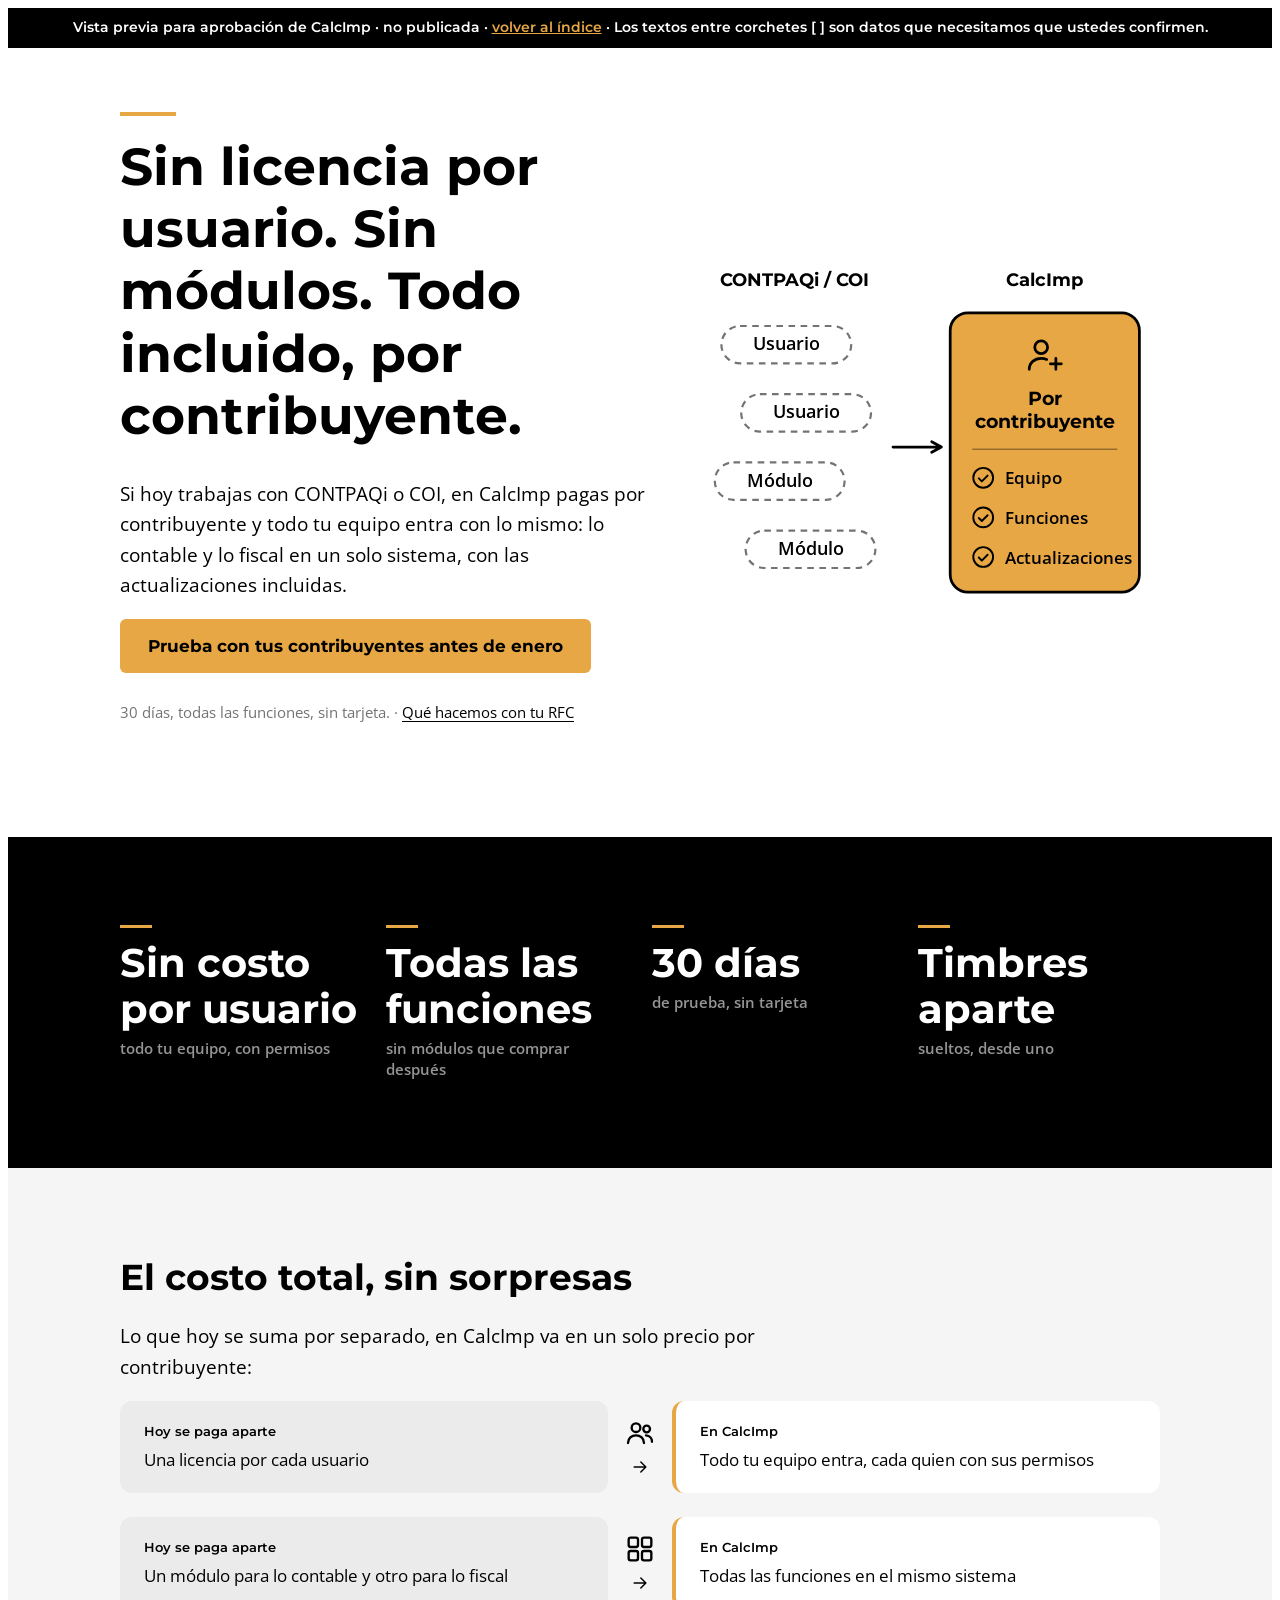
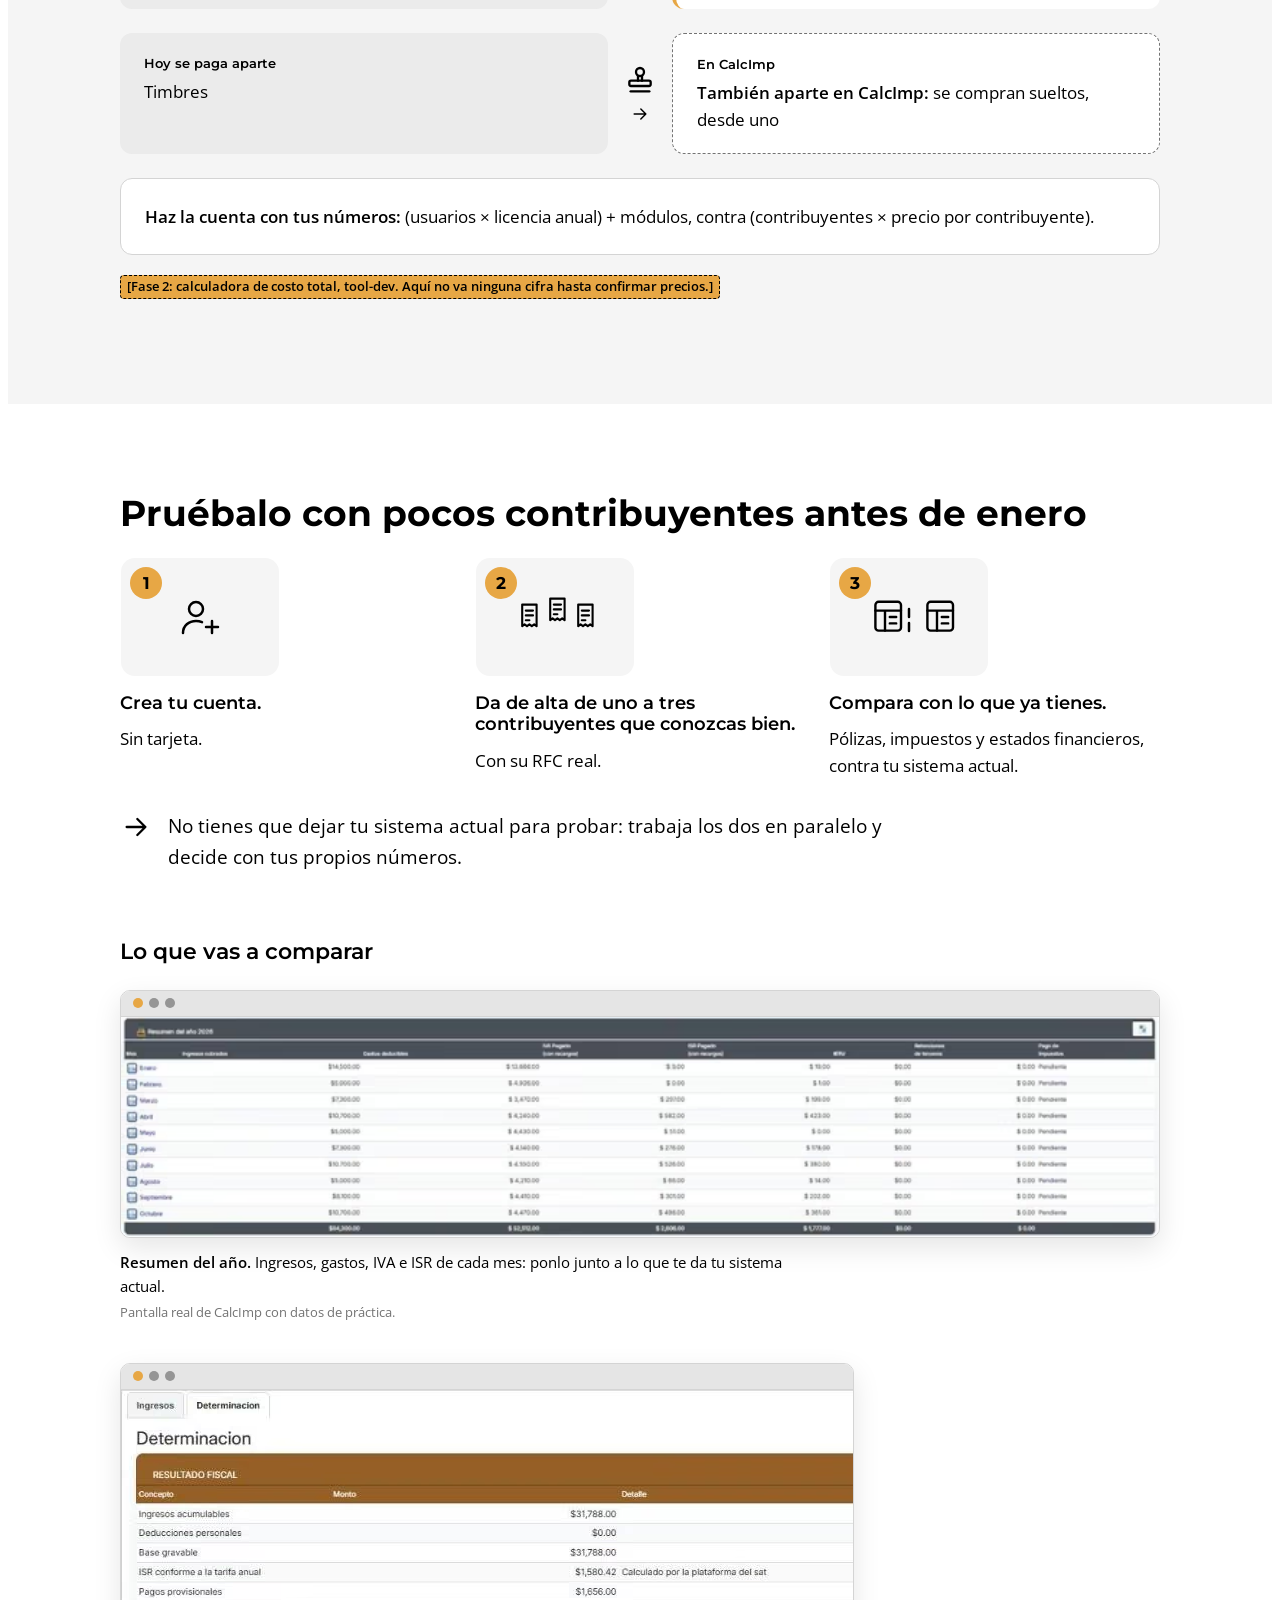
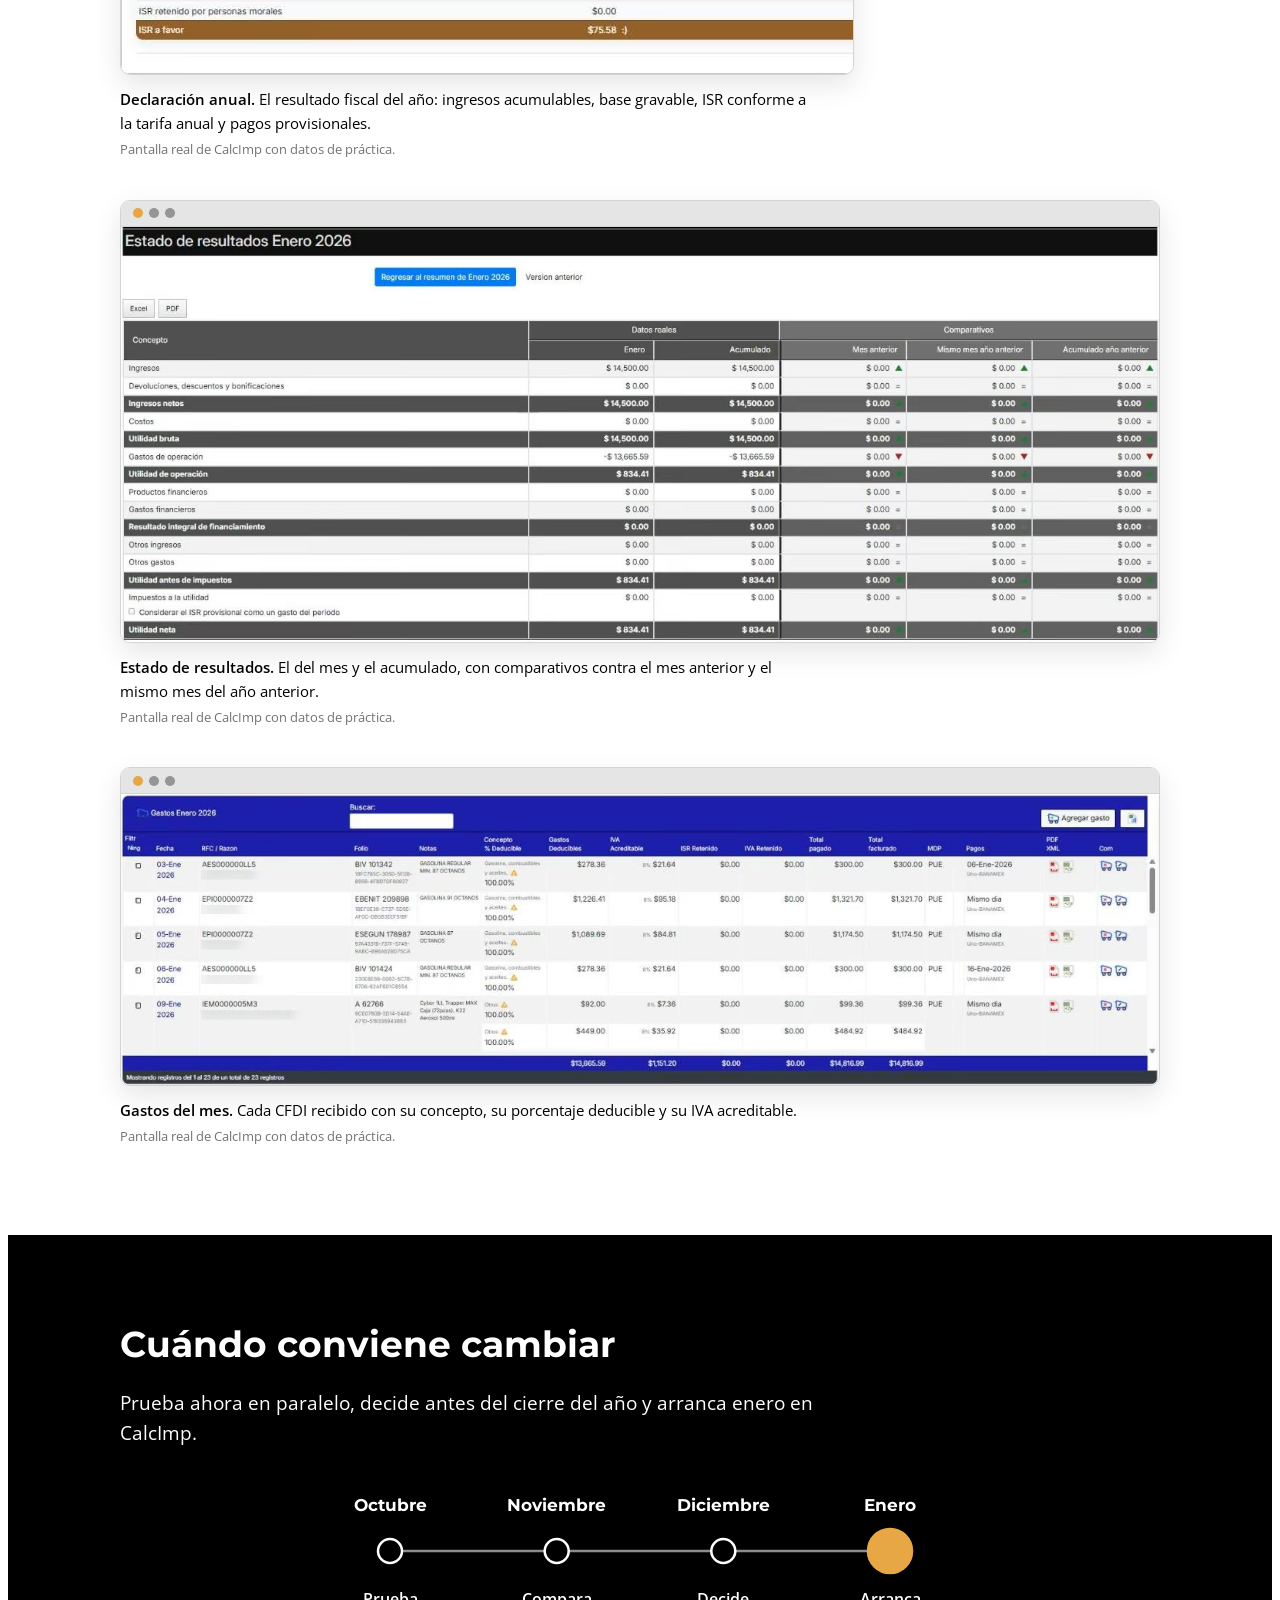
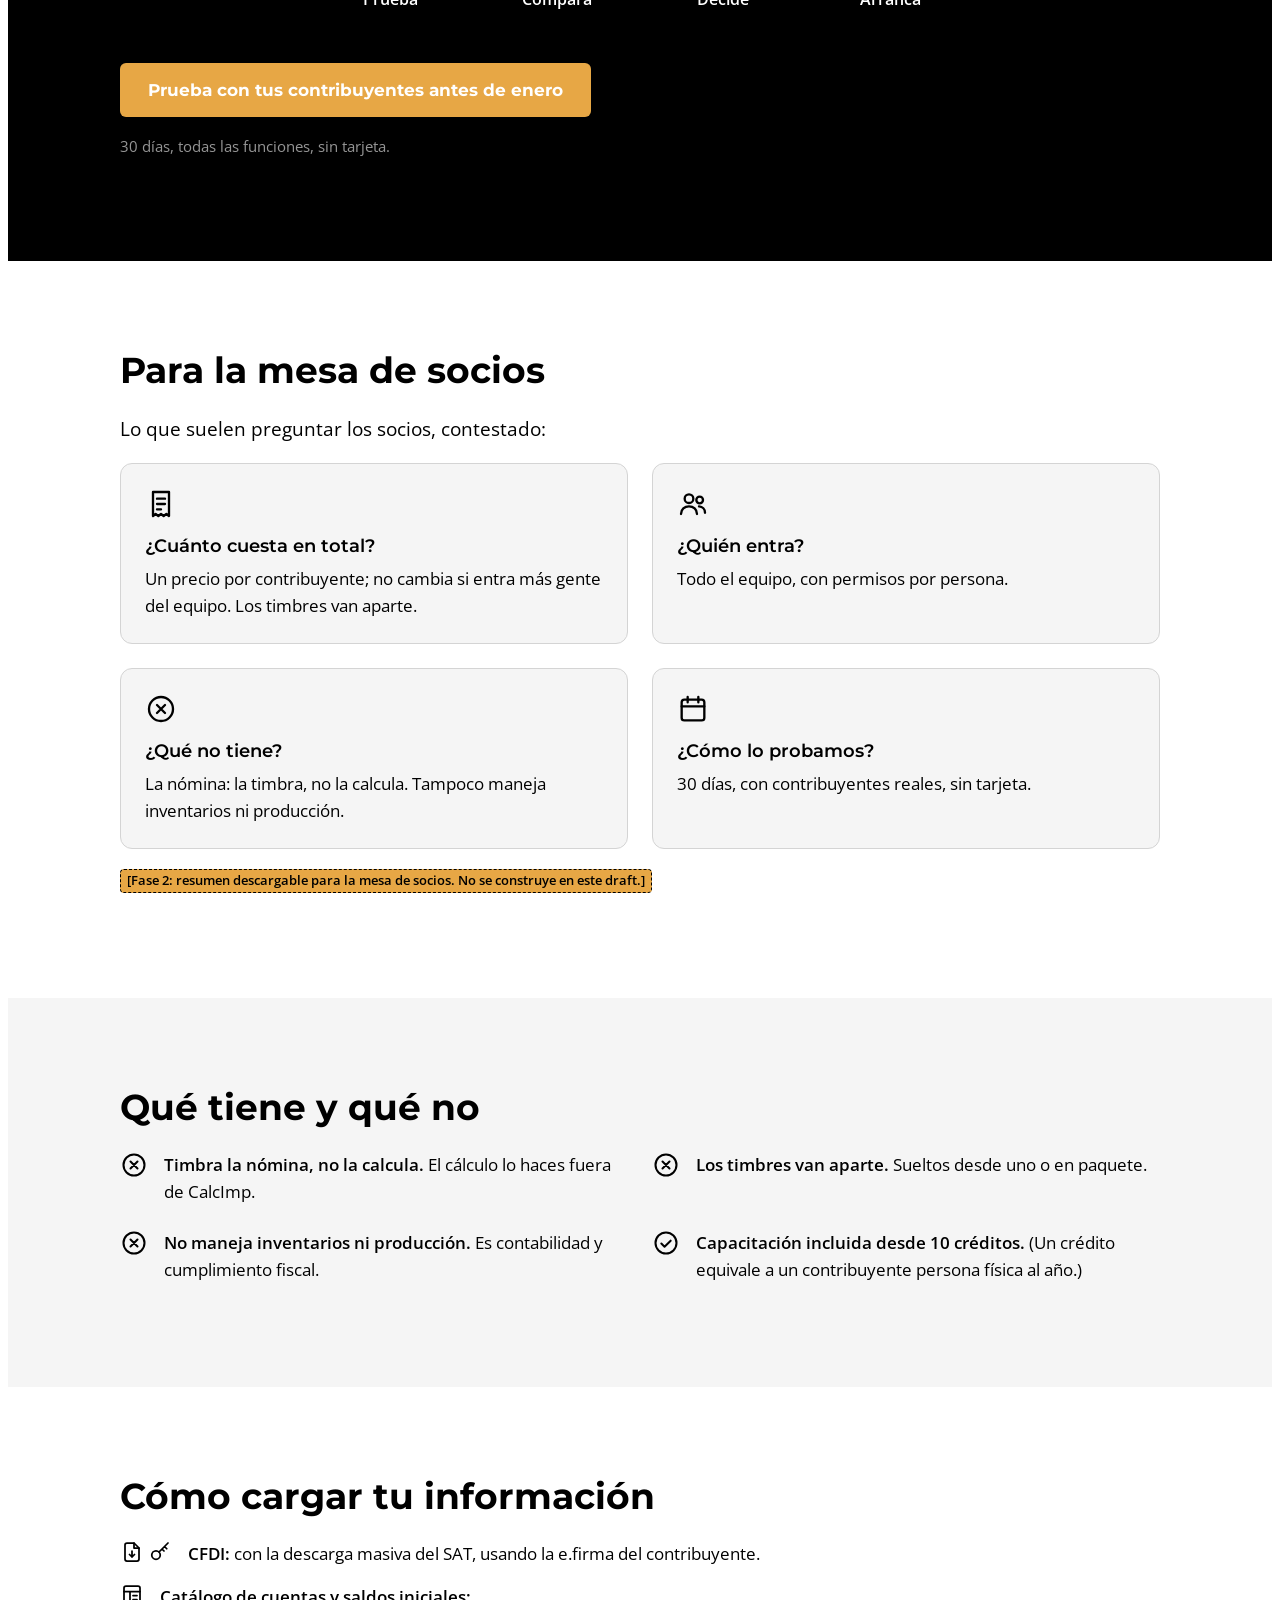
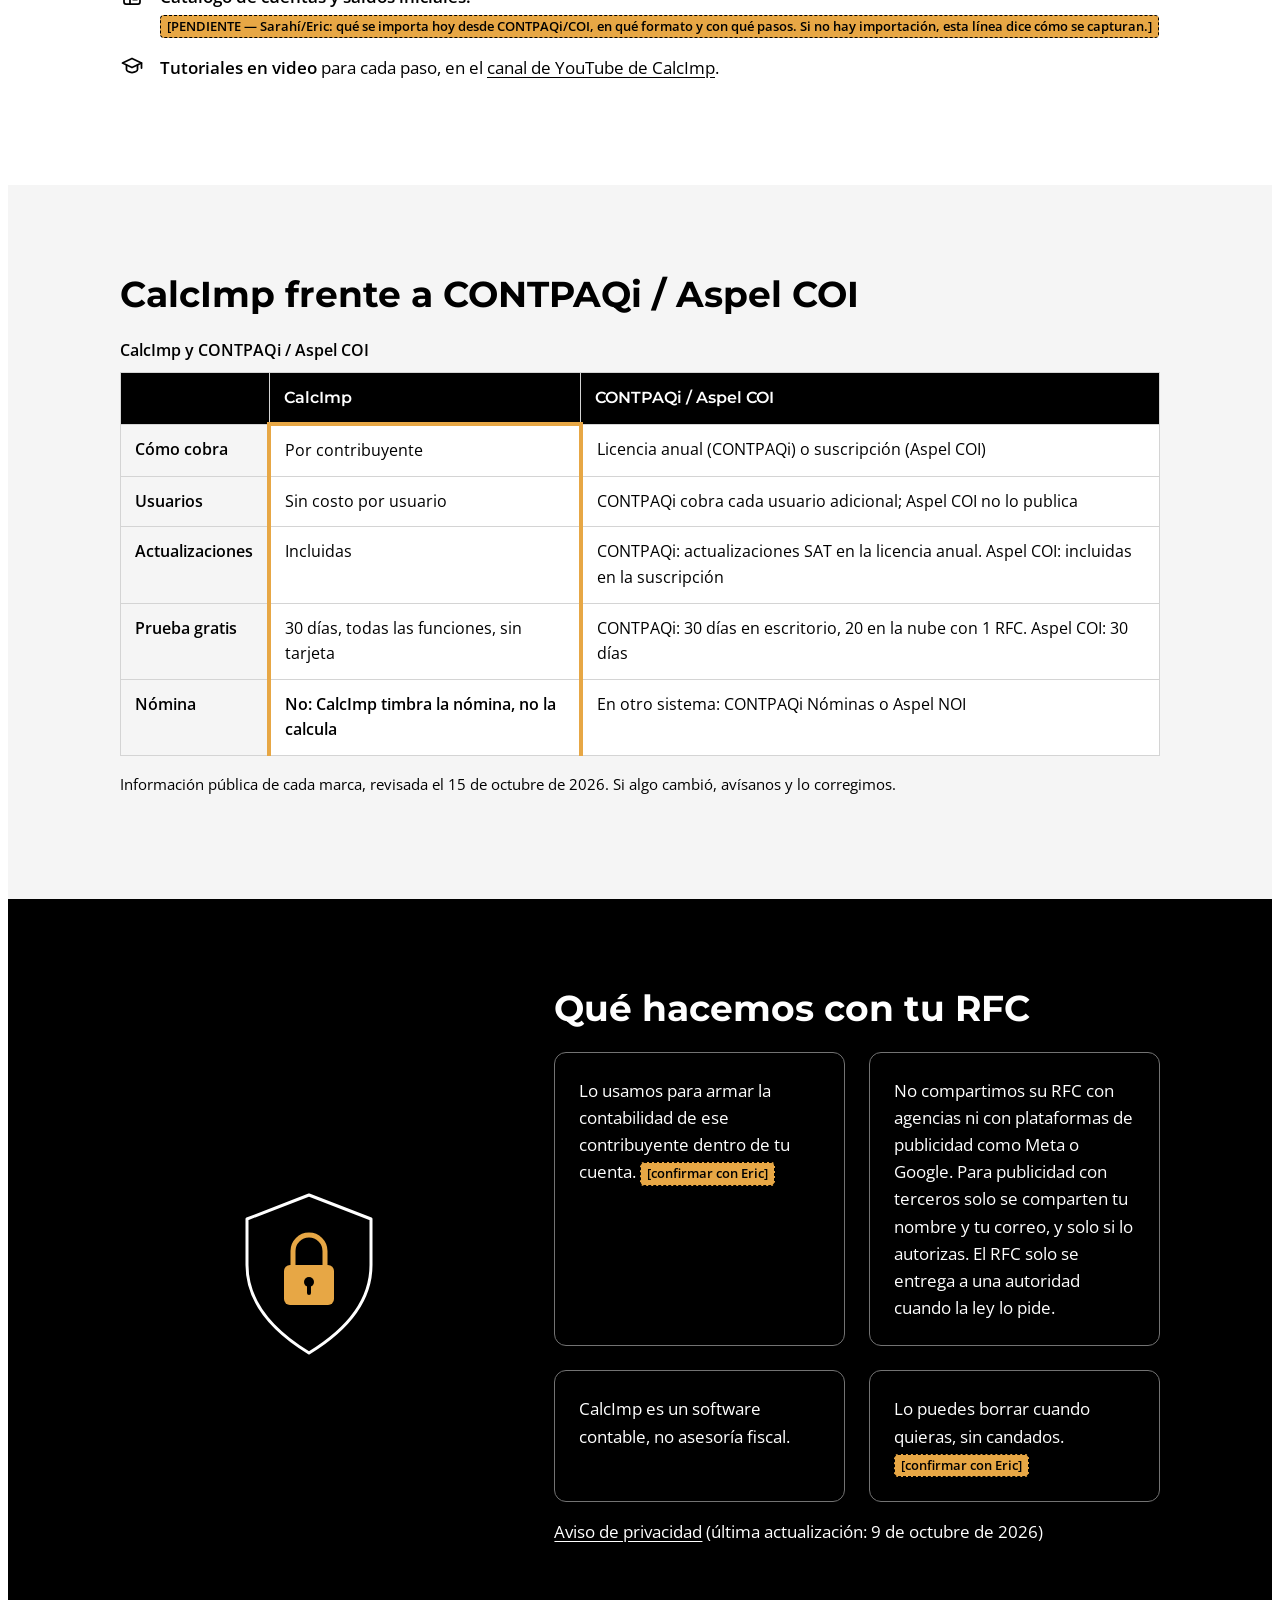
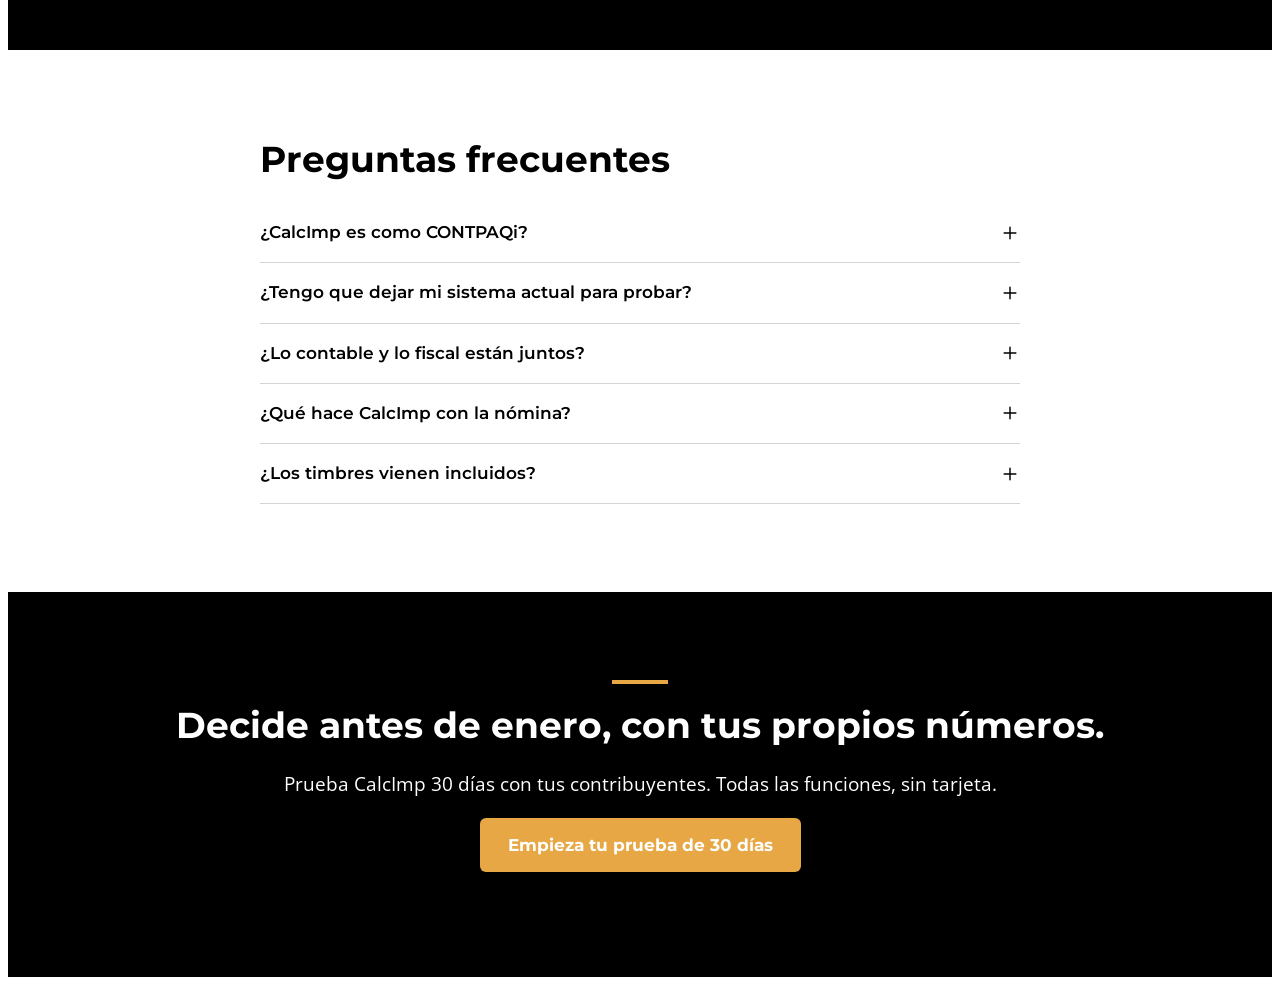
==== commit 43e71f63: "Revisión del cliente 2026-11-04: Google con los 3 RSA corregidos y extensiones (CAL-94), M1-01 con p" ====
--- a/landings/cambiar-de-sistema/index.html
+++ b/landings/cambiar-de-sistema/index.html
@@ -383,11 +383,11 @@
         <h2 id="cal-rfc">Qué hacemos con tu RFC</h2>
         <ul class="cal-grid cal-2">
           <li class="cal-tarjeta cal-reveal"><p>Lo usamos para armar la contabilidad de ese contribuyente dentro de tu cuenta. <span class="cal-mark">[confirmar con Eric]</span></p></li>
-          <li class="cal-tarjeta cal-reveal"><p>No le vendemos nada a tu cliente ni compartimos su RFC con terceros. <span class="cal-mark">[confirmar con Eric]</span></p></li>
+          <li class="cal-tarjeta cal-reveal"><p>No compartimos su RFC con agencias ni con plataformas de publicidad como Meta o Google. Para publicidad con terceros solo se comparten tu nombre y tu correo, y solo si lo autorizas. El RFC solo se entrega a una autoridad cuando la ley lo pide.</p></li>
           <li class="cal-tarjeta cal-reveal"><p>CalcImp es un software contable, no asesoría fiscal.</p></li>
           <li class="cal-tarjeta cal-reveal"><p>Lo puedes borrar cuando quieras, sin candados. <span class="cal-mark">[confirmar con Eric]</span></p></li>
         </ul>
-        <p>Aviso de privacidad <span class="cal-mark">[URL vigente, confirmar]</span></p>
+        <p><a href="https://calcimp.com/aviso-de-privacidad/">Aviso de privacidad</a> (última actualización: 9 de octubre de 2026)</p>
       </div>
     </div>
   </section>
